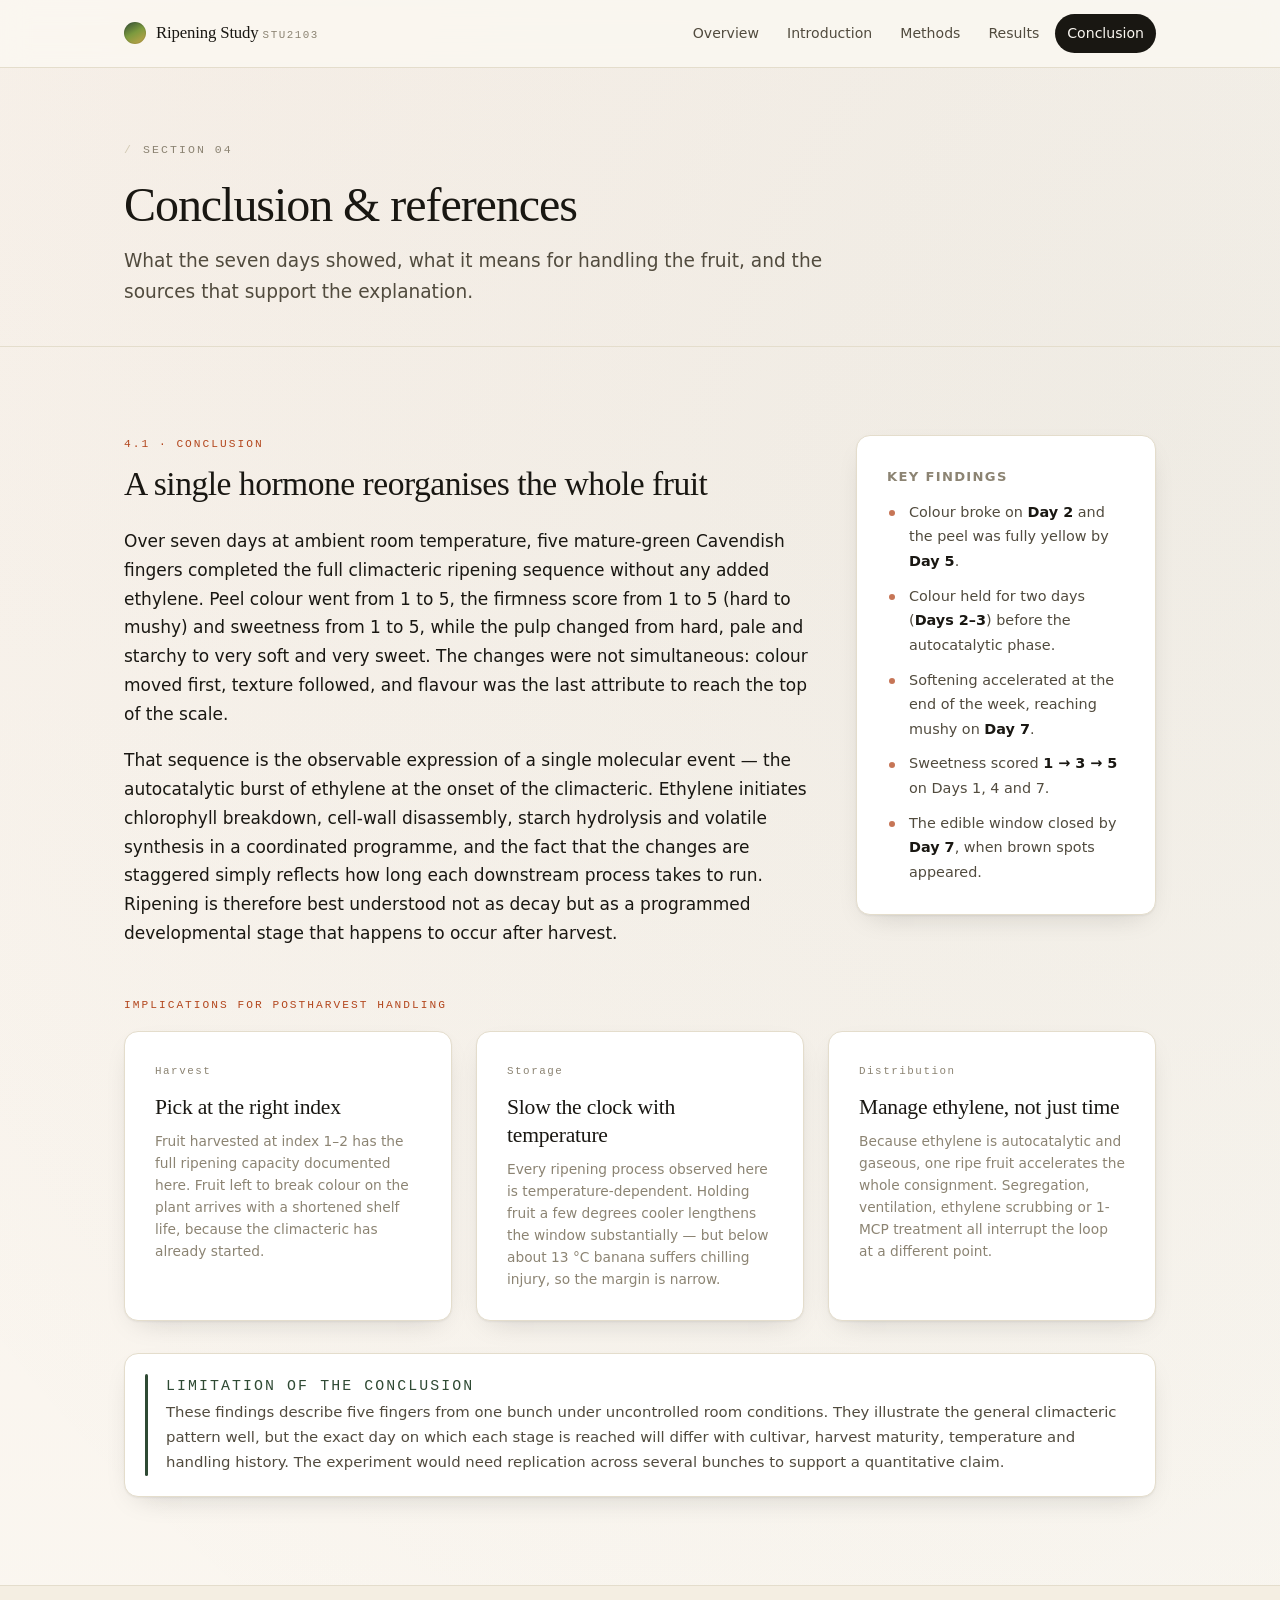
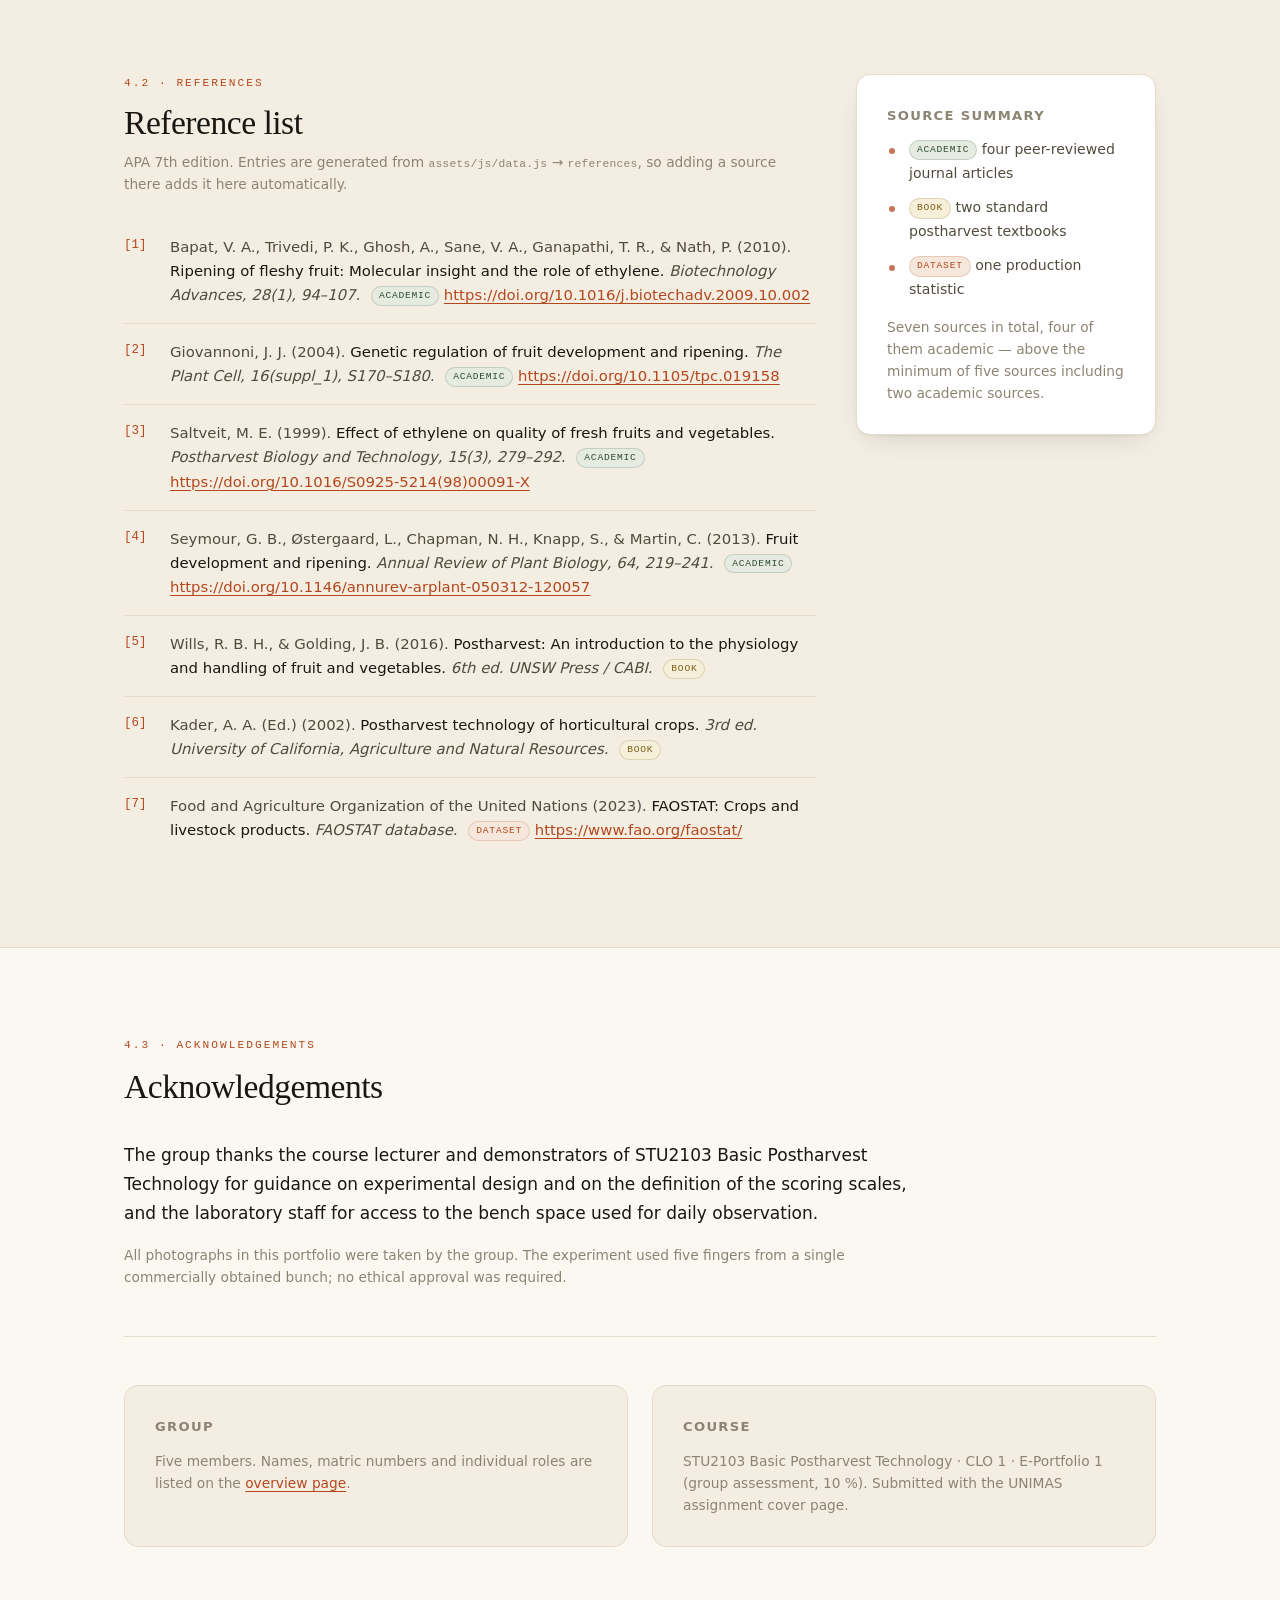
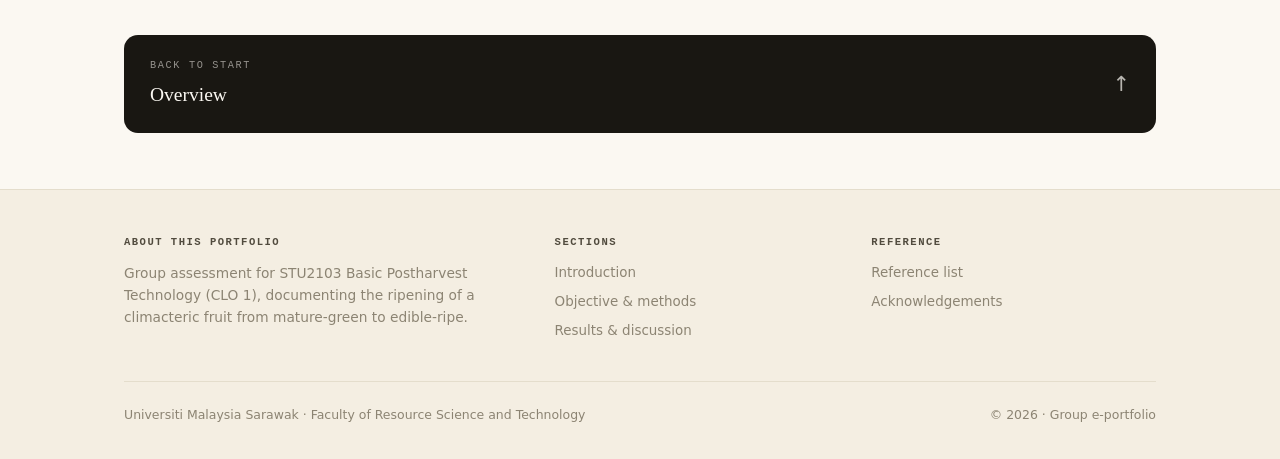
==== conclusion.html @ 0355a532 "first commit" ====
<!DOCTYPE html>
<html lang="en">
<head>
  <meta charset="utf-8">
  <meta name="viewport" content="width=device-width, initial-scale=1">
  <title>Conclusion &amp; references · STU2103 E-Portfolio</title>
  <meta name="description" content="Summary of findings, implications for postharvest handling, and the full reference list.">
  <link rel="icon" href="assets/img/favicon.svg" type="image/svg+xml">
  <link rel="stylesheet" href="assets/css/style.css">
</head>

<body data-page="conclusion">

  <!-- NAV — identical on every page -->
  <nav class="nav" aria-label="Main">
    <div class="nav__inner">
      <a class="brand" href="index.html">
        <span class="brand__mark" aria-hidden="true"></span>
        <span>Ripening Study <span class="brand__code">STU2103</span></span>
      </a>
      <button class="nav__toggle" type="button" aria-label="Toggle menu" aria-expanded="false">
        <span></span><span></span><span></span>
      </button>
      <ul class="nav__links">
        <li><a href="index.html"        data-page="home">Overview</a></li>
        <li><a href="introduction.html" data-page="introduction">Introduction</a></li>
        <li><a href="methods.html"      data-page="methods">Methods</a></li>
        <li><a href="results.html"      data-page="results">Results</a></li>
        <li><a href="conclusion.html"   data-page="conclusion">Conclusion</a></li>
      </ul>
    </div>
  </nav>

  <header class="page-head">
    <div class="wrap">
      <p class="kicker"><span class="kicker__sep">/</span> Section 04</p>
      <h1 class="display">Conclusion &amp; references</h1>
      <p class="lede">
        What the seven days showed, what it means for handling the fruit, and the sources that
        support the explanation.
      </p>
    </div>
  </header>

  <main>

    <!-- ====================================================================
         4.1 SUMMARY OF FINDINGS
         ================================================================== -->
    <section class="section" id="conclusion">
      <div class="wrap">
        <div class="grid grid--sidebar">
          <div class="prose">
            <p class="eyebrow">4.1 · Conclusion</p>
            <h2 class="h2" style="margin:10px 0 22px">A single hormone reorganises the whole fruit</h2>

            <p>
              Over seven days at ambient room temperature, five mature-green Cavendish fingers
              completed the full climacteric ripening sequence without any added ethylene. Peel
              colour went from 1 to 5, the firmness score from 1 to 5 (hard to mushy) and sweetness
              from 1 to 5, while the pulp changed from hard, pale and starchy to very soft and very
              sweet. The changes were not simultaneous: colour moved first, texture followed, and
              flavour was the last attribute to reach the top of the scale.
            </p>
            <p>
              That sequence is the observable expression of a single molecular event — the
              autocatalytic burst of ethylene at the onset of the climacteric. Ethylene initiates
              chlorophyll breakdown, cell-wall disassembly, starch hydrolysis and volatile synthesis
              in a coordinated programme, and the fact that the changes are staggered simply reflects
              how long each downstream process takes to run. Ripening is therefore best understood
              not as decay but as a programmed developmental stage that happens to occur after
              harvest.
            </p>
          </div>

          <aside class="card" style="align-self:start">
            <h4 class="h4">Key findings</h4>
            <ul class="list" style="font-size:.9rem">
              <li>Colour broke on <strong>Day 2</strong> and the peel was fully yellow by <strong>Day 5</strong>.</li>
              <li>Colour held for two days (<strong>Days 2–3</strong>) before the autocatalytic phase.</li>
              <li>Softening accelerated at the end of the week, reaching mushy on <strong>Day 7</strong>.</li>
              <li>Sweetness scored <strong>1 → 3 → 5</strong> on Days 1, 4 and 7.</li>
              <li>The edible window closed by <strong>Day 7</strong>, when brown spots appeared.</li>
            </ul>
          </aside>
        </div>

        <!-- Implications ------------------------------------------------ -->
        <div style="margin-top:48px">
          <p class="eyebrow" style="margin-bottom:16px">Implications for postharvest handling</p>
          <div class="grid grid--3">
            <div class="card">
              <span class="card__num">Harvest</span>
              <h3 class="h3">Pick at the right index</h3>
              <p class="small" style="margin:0">
                Fruit harvested at index 1–2 has the full ripening capacity documented here. Fruit
                left to break colour on the plant arrives with a shortened shelf life, because the
                climacteric has already started.
              </p>
            </div>
            <div class="card">
              <span class="card__num">Storage</span>
              <h3 class="h3">Slow the clock with temperature</h3>
              <p class="small" style="margin:0">
                Every ripening process observed here is temperature-dependent. Holding fruit a few
                degrees cooler lengthens the window substantially — but below about 13 °C banana
                suffers chilling injury, so the margin is narrow.
              </p>
            </div>
            <div class="card">
              <span class="card__num">Distribution</span>
              <h3 class="h3">Manage ethylene, not just time</h3>
              <p class="small" style="margin:0">
                Because ethylene is autocatalytic and gaseous, one ripe fruit accelerates the whole
                consignment. Segregation, ventilation, ethylene scrubbing or 1-MCP treatment all
                interrupt the loop at a different point.
              </p>
            </div>
          </div>
        </div>

        <div class="callout callout--leaf" style="margin-top:32px">
          <div>
            <p class="callout__label">Limitation of the conclusion</p>
            <p>
              These findings describe five fingers from one bunch under uncontrolled room conditions. They
              illustrate the general climacteric pattern well, but the exact day on which each stage
              is reached will differ with cultivar, harvest maturity, temperature and handling
              history. The experiment would need replication across several bunches to support a
              quantitative claim.
            </p>
          </div>
        </div>
      </div>
    </section>

    <!-- ====================================================================
         4.2 REFERENCES
         ================================================================== -->
    <section class="section section--band" id="references">
      <div class="wrap">
        <div class="grid grid--sidebar">
          <div>
            <p class="eyebrow">4.2 · References</p>
            <h2 class="h2" style="margin:10px 0 8px">Reference list</h2>
            <p class="small" style="margin-bottom:24px">
              APA 7th edition. Entries are generated from
              <span class="mono">assets/js/data.js</span> → <span class="mono">references</span>,
              so adding a source there adds it here automatically.
            </p>

            <!-- Reference list is generated by site.js -->
            <ul class="refs" data-render="refs"></ul>
          </div>

          <aside class="card" style="align-self:start">
            <h4 class="h4">Source summary</h4>
            <ul class="list" style="font-size:.88rem">
              <li><span class="badge" style="margin-left:0">Academic</span> four peer-reviewed
                  journal articles</li>
              <li><span class="badge badge--book" style="margin-left:0">Book</span> two standard
                  postharvest textbooks</li>
              <li><span class="badge badge--data" style="margin-left:0">Dataset</span> one
                  production statistic</li>
            </ul>
            <p class="small" style="margin-top:14px;margin-bottom:0">
              Seven sources in total, four of them academic — above the minimum of five sources
              including two academic sources.
            </p>
          </aside>
        </div>
      </div>
    </section>

    <!-- ====================================================================
         4.3 ACKNOWLEDGEMENTS
         ================================================================== -->
    <section class="section" id="acknowledgements">
      <div class="wrap">
        <div class="section-head">
          <p class="eyebrow">4.3 · Acknowledgements</p>
          <h2 class="h2">Acknowledgements</h2>
        </div>
        <div class="prose" style="max-width:74ch">
          <p>
            <!-- EDIT: personalise this paragraph -->
            The group thanks the course lecturer and demonstrators of STU2103 Basic Postharvest
            Technology for guidance on experimental design and on the definition of the scoring
            scales, and the laboratory staff for access to the bench space used for daily
            observation.
          </p>
          <p class="small">
            All photographs in this portfolio were taken by the group. The experiment used five
            fingers from a single commercially obtained bunch; no ethical approval was required.
          </p>
        </div>

        <hr>

        <div class="grid grid--2">
          <div class="card card--tint">
            <h4 class="h4">Group</h4>
            <p class="small" style="margin:0">
              Five members. Names, matric numbers and individual roles are listed on the
              <a href="index.html#group">overview page</a>.
            </p>
          </div>
          <div class="card card--tint">
            <h4 class="h4">Course</h4>
            <p class="small" style="margin:0">
              STU2103 Basic Postharvest Technology · CLO 1 · E-Portfolio 1 (group assessment,
              10 %). Submitted with the UNIMAS assignment cover page.
            </p>
          </div>
        </div>
      </div>
    </section>

    <div class="wrap" style="padding-bottom:56px">
      <a class="next" href="index.html">
        <span>
          <span class="next__label">Back to start</span>
          <span class="next__title">Overview</span>
        </span>
        <span class="next__arrow" aria-hidden="true">↑</span>
      </a>
    </div>

  </main>

  <footer class="footer">
    <div class="wrap">
      <div class="footer__grid">
        <div>
          <h5>About this portfolio</h5>
          <p class="small" style="margin:0">
            Group assessment for STU2103 Basic Postharvest Technology (CLO 1), documenting the
            ripening of a climacteric fruit from mature-green to edible-ripe.
          </p>
        </div>
        <div>
          <h5>Sections</h5>
          <ul>
            <li><a href="introduction.html">Introduction</a></li>
            <li><a href="methods.html">Objective &amp; methods</a></li>
            <li><a href="results.html">Results &amp; discussion</a></li>
          </ul>
        </div>
        <div>
          <h5>Reference</h5>
          <ul>
            <li><a href="conclusion.html#references">Reference list</a></li>
            <li><a href="conclusion.html#acknowledgements">Acknowledgements</a></li>
          </ul>
        </div>
      </div>
      <div class="footer__base">
        <span>Universiti Malaysia Sarawak · Faculty of Resource Science and Technology</span>
        <span>© <span data-year>2026</span> · Group e-portfolio</span>
      </div>
    </div>
  </footer>

  <script src="assets/js/data.js"></script>
  <script src="assets/js/site.js"></script>
</body>
</html>
---- assets/css/style.css ----
/* ============================================================================
   STU2103 BASIC POSTHARVEST TECHNOLOGY — E-PORTFOLIO 1
   Global stylesheet
   ----------------------------------------------------------------------------
   HOW THIS FILE IS ORGANISED
     1. Design tokens (colours, fonts, spacing)  <-- change colours here
     2. Base / reset
     3. Layout helpers (.wrap, .grid-*, .stack)
     4. Navigation
     5. Hero + page headers
     6. Sections & cards
     7. Typography helpers
     8. Tables
     9. Scales & swatches (colour-stage chart, firmness / taste scales)
    10. Figures & photo gallery
    11. Charts (SVG generated by assets/js/site.js)
    12. References
    13. Callouts, badges, misc
    14. Footer
    15. Responsive
    16. Print
   ----------------------------------------------------------------------------
   NOTE: Every visual value you are likely to want to change is a CSS variable
   in section 1. Avoid editing further down unless you know what you are doing.
   ============================================================================ */


/* ============================================================================
   1. DESIGN TOKENS
   ========================================================================== */
:root {
  /* --- Colours ------------------------------------------------------------ */
  --paper:      #FBF8F2;   /* page background (warm off-white)               */
  --paper-2:    #F4EEE2;   /* tinted band background                         */
  --card:       #FFFFFF;   /* card / panel background                        */
  --ink:        #191712;   /* main text                                      */
  --ink-2:      #514B3E;   /* secondary text                                 */
  --ink-3:      #8C8473;   /* captions, labels                               */
  --rule:       #E4DDCC;   /* hairlines / borders                            */
  --rule-2:     #D3CAB4;   /* stronger borders                               */
  --accent:     #B3471E;   /* primary accent — ripening persimmon            */
  --accent-soft:#F6E7DC;   /* accent tint                                    */
  --leaf:       #2F4A34;   /* secondary accent — deep leaf green             */
  --leaf-soft:  #E5EBE1;   /* leaf tint                                      */
  --gold:       #C8A44A;

  /* --- Typography -------------------------------------------------------- */
  --serif: "Iowan Old Style", "Palatino Linotype", Palatino, "Book Antiqua",
           Georgia, "Times New Roman", serif;
  --sans:  ui-sans-serif, system-ui, -apple-system, "Segoe UI", Roboto,
           "Helvetica Neue", Arial, sans-serif;
  --mono:  ui-monospace, "SFMono-Regular", Menlo, Consolas,
           "Liberation Mono", monospace;

  /* --- Metrics ----------------------------------------------------------- */
  --max: 1120px;           /* content width                                  */
  --radius: 14px;
  --radius-sm: 8px;
  --shadow: 0 1px 2px rgba(25,23,18,.05), 0 10px 28px -14px rgba(25,23,18,.22);
  --shadow-lg: 0 2px 4px rgba(25,23,18,.06), 0 24px 60px -24px rgba(25,23,18,.30);
  --nav-h: 68px;
}


/* ============================================================================
   2. BASE / RESET
   ========================================================================== */
*, *::before, *::after { box-sizing: border-box; }

html {
  scroll-behavior: smooth;
  scroll-padding-top: calc(var(--nav-h) + 24px);
  -webkit-text-size-adjust: 100%;
}

body {
  margin: 0;
  background-color: var(--paper);
  /* Faint paper grain — remove this line for a flat background. */
  background-image:
    radial-gradient(circle at 18% 0%, rgba(179,71,30,.045), transparent 55%),
    radial-gradient(circle at 92% 12%, rgba(47,74,52,.05), transparent 45%);
  background-repeat: no-repeat;
  color: var(--ink);
  font-family: var(--sans);
  font-size: 17px;
  line-height: 1.7;
  -webkit-font-smoothing: antialiased;
  text-rendering: optimizeLegibility;
}

img, svg, video { max-width: 100%; display: block; }
a { color: var(--accent); text-decoration-thickness: 1px; text-underline-offset: 3px; }
a:hover { color: var(--ink); }
::selection { background: var(--accent-soft); color: var(--ink); }

:focus-visible {
  outline: 2px solid var(--accent);
  outline-offset: 3px;
  border-radius: 4px;
}

hr {
  border: 0;
  border-top: 1px solid var(--rule);
  margin: 3rem 0;
}


/* ============================================================================
   3. LAYOUT HELPERS
   ========================================================================== */
.wrap {
  width: 100%;
  max-width: var(--max);
  margin-inline: auto;
  padding-inline: clamp(20px, 5vw, 44px);
}

.section { padding-block: clamp(52px, 7vw, 88px); }
.section--tight { padding-block: clamp(36px, 4vw, 56px); }
.section--band { background: var(--paper-2); border-block: 1px solid var(--rule); }
.section--flush-top { padding-top: 0; }

.grid { display: grid; gap: 24px; }
.grid--2 { grid-template-columns: repeat(2, minmax(0, 1fr)); }
.grid--3 { grid-template-columns: repeat(3, minmax(0, 1fr)); }
.grid--4 { grid-template-columns: repeat(4, minmax(0, 1fr)); }
.grid--sidebar { grid-template-columns: minmax(0, 1fr) 300px; gap: 40px; }

.stack > * + * { margin-top: 1.1rem; }
.stack-lg > * + * { margin-top: 2rem; }

.center { text-align: center; }
.mt-0 { margin-top: 0; }
.mb-0 { margin-bottom: 0; }


/* ============================================================================
   4. NAVIGATION
   ========================================================================== */
.nav {
  position: sticky;
  top: 0;
  z-index: 50;
  height: var(--nav-h);
  background: rgba(251,248,242,.82);
  -webkit-backdrop-filter: saturate(140%) blur(14px);
  backdrop-filter: saturate(140%) blur(14px);
  border-bottom: 1px solid var(--rule);
}

.nav__inner {
  max-width: var(--max);
  height: 100%;
  margin-inline: auto;
  padding-inline: clamp(20px, 5vw, 44px);
  display: flex;
  align-items: center;
  justify-content: space-between;
  gap: 24px;
}

/* Wordmark: "STU2103" in mono + a small dot, then the short title */
.brand {
  display: inline-flex;
  align-items: center;
  gap: 10px;
  font-family: var(--serif);
  font-size: 1.05rem;
  letter-spacing: -.01em;
  color: var(--ink);
  text-decoration: none;
  white-space: nowrap;
}
.brand:hover { color: var(--accent); }
.brand__mark {
  width: 22px; height: 22px;
  border-radius: 50%;
  background: linear-gradient(150deg, var(--leaf) 0%, #7C9A3E 48%, var(--gold) 100%);
  box-shadow: inset 0 0 0 1px rgba(0,0,0,.08);
  flex: 0 0 auto;
}
.brand__code {
  font-family: var(--mono);
  font-size: .68rem;
  letter-spacing: .14em;
  text-transform: uppercase;
  color: var(--ink-3);
}

.nav__links {
  display: flex;
  align-items: center;
  gap: 4px;
  list-style: none;
  margin: 0;
  padding: 0;
}
.nav__links a {
  display: inline-block;
  padding: 8px 12px;
  border-radius: 999px;
  font-size: .88rem;
  font-weight: 500;
  color: var(--ink-2);
  text-decoration: none;
  transition: background .18s ease, color .18s ease;
}
.nav__links a:hover { background: rgba(25,23,18,.055); color: var(--ink); }

/* Active page — set automatically by assets/js/site.js using <body data-page="…"> */
.nav__links a[aria-current="page"] {
  background: var(--ink);
  color: var(--paper);
}

.nav__toggle {
  display: none;
  appearance: none;
  background: none;
  border: 1px solid var(--rule-2);
  border-radius: 8px;
  padding: 8px 10px;
  cursor: pointer;
  color: var(--ink);
}
.nav__toggle span {
  display: block;
  width: 18px; height: 1.5px;
  background: currentColor;
  margin: 3.5px 0;
  transition: transform .2s ease, opacity .2s ease;
}


/* ============================================================================
   5. HERO + PAGE HEADERS
   ========================================================================== */
.hero {
  position: relative;
  padding-block: clamp(48px, 8vw, 96px) clamp(36px, 5vw, 64px);
  border-bottom: 1px solid var(--rule);
  overflow: hidden;
}

/* Soft coloured wash behind the hero — purely decorative */
.hero::after {
  content: "";
  position: absolute;
  inset: auto -10% -60% auto;
  width: 620px; height: 620px;
  background: radial-gradient(circle, rgba(200,164,74,.18), transparent 62%);
  pointer-events: none;
}

.kicker {
  font-family: var(--mono);
  font-size: .72rem;
  letter-spacing: .18em;
  text-transform: uppercase;
  color: var(--ink-3);
  margin: 0 0 20px;
  display: flex;
  flex-wrap: wrap;
  gap: 10px;
  align-items: center;
}
.kicker__sep { color: var(--rule-2); }

.display {
  font-family: var(--serif);
  font-weight: 400;
  font-size: clamp(2.1rem, 5.6vw, 3.9rem);
  line-height: 1.06;
  letter-spacing: -.022em;
  margin: 0 0 22px;
  max-width: 19ch;
  text-wrap: balance;
}
.display em { font-style: italic; color: var(--leaf); }

.lede {
  font-size: clamp(1rem, 1.6vw, 1.16rem);
  line-height: 1.66;
  color: var(--ink-2);
  max-width: 62ch;
  margin: 0;
}

/* Key/value strip under the hero title */
.meta-grid {
  display: grid;
  grid-template-columns: repeat(4, minmax(0, 1fr));
  gap: 1px;
  margin-top: clamp(32px, 4vw, 48px);
  background: var(--rule);
  border: 1px solid var(--rule);
  border-radius: var(--radius);
  overflow: hidden;
}
.meta-grid > div {
  background: rgba(255,255,255,.62);
  padding: 16px 18px;
}
.meta-grid dt {
  font-family: var(--mono);
  font-size: .66rem;
  letter-spacing: .14em;
  text-transform: uppercase;
  color: var(--ink-3);
  margin: 0 0 4px;
}
.meta-grid dd {
  margin: 0;
  font-size: .95rem;
  font-weight: 500;
  line-height: 1.35;
  color: var(--ink);
}

/* Compact header used by the inner pages */
.page-head {
  padding-block: clamp(40px, 6vw, 72px) clamp(28px, 3vw, 40px);
  border-bottom: 1px solid var(--rule);
}
.page-head .display {
  font-size: clamp(1.9rem, 4.4vw, 3rem);
  max-width: 24ch;
  margin-bottom: 16px;
}
.page-head__num {
  font-family: var(--mono);
  font-size: .72rem;
  letter-spacing: .16em;
  color: var(--accent);
  display: block;
  margin-bottom: 14px;
}


/* ============================================================================
   6. SECTIONS & CARDS
   ========================================================================== */
.section-head {
  display: grid;
  grid-template-columns: minmax(0, 1fr);
  gap: 12px;
  margin-bottom: 34px;
  max-width: 70ch;
}
.eyebrow {
  font-family: var(--mono);
  font-size: .7rem;
  letter-spacing: .18em;
  text-transform: uppercase;
  color: var(--accent);
  margin: 0;
}

h2.h2 {
  font-family: var(--serif);
  font-weight: 400;
  font-size: clamp(1.5rem, 3vw, 2.1rem);
  line-height: 1.2;
  letter-spacing: -.015em;
  margin: 0;
  text-wrap: balance;
}
h3.h3 {
  font-family: var(--serif);
  font-weight: 400;
  font-size: clamp(1.15rem, 2vw, 1.35rem);
  line-height: 1.3;
  letter-spacing: -.01em;
  margin: 0 0 .6rem;
}
h4.h4 {
  font-family: var(--sans);
  font-size: .82rem;
  font-weight: 600;
  letter-spacing: .1em;
  text-transform: uppercase;
  color: var(--ink-3);
  margin: 0 0 .7rem;
}

.card {
  background: var(--card);
  border: 1px solid var(--rule);
  border-radius: var(--radius);
  padding: clamp(20px, 2.6vw, 30px);
  box-shadow: var(--shadow);
}
.card--flat { box-shadow: none; }
.card--tint { background: var(--paper-2); box-shadow: none; }
.card > :last-child { margin-bottom: 0; }

.card__num {
  font-family: var(--mono);
  font-size: .68rem;
  letter-spacing: .14em;
  color: var(--ink-3);
  display: block;
  margin-bottom: 12px;
}

/* Small stat block */
.stat {
  display: flex;
  flex-direction: column;
  gap: 2px;
}
.stat__value {
  font-family: var(--serif);
  font-size: clamp(1.7rem, 3.4vw, 2.3rem);
  line-height: 1;
  letter-spacing: -.02em;
  color: var(--ink);
}
.stat__label {
  font-size: .8rem;
  color: var(--ink-3);
  line-height: 1.4;
}

/* Bulleted list with a custom marker */
.list {
  list-style: none;
  margin: 0;
  padding: 0;
}
.list > li {
  position: relative;
  padding-left: 22px;
  margin-bottom: .65rem;
  color: var(--ink-2);
}
.list > li::before {
  content: "";
  position: absolute;
  left: 2px;
  top: .72em;
  width: 6px; height: 6px;
  border-radius: 50%;
  background: var(--accent);
  opacity: .75;
}
.list > li:last-child { margin-bottom: 0; }
.list strong { color: var(--ink); }

/* Numbered procedure steps */
.steps {
  list-style: none;
  counter-reset: step;
  margin: 0;
  padding: 0;
}
.steps > li {
  counter-increment: step;
  position: relative;
  padding-left: 46px;
  padding-bottom: 22px;
  border-left: 1px solid var(--rule);
  margin-left: 15px;
}
.steps > li::before {
  content: counter(step, decimal-leading-zero);
  position: absolute;
  left: -15px;
  top: -2px;
  width: 30px; height: 30px;
  display: grid;
  place-items: center;
  border-radius: 50%;
  background: var(--paper);
  border: 1px solid var(--rule-2);
  font-family: var(--mono);
  font-size: .66rem;
  color: var(--ink-2);
}
.steps > li:last-child { border-left-color: transparent; padding-bottom: 0; }
.steps > li > strong { display: block; color: var(--ink); margin-bottom: 2px; }
.steps > li > p { margin: 0; color: var(--ink-2); }


/* ============================================================================
   7. TYPOGRAPHY HELPERS
   ========================================================================== */
p { margin: 0 0 1.05rem; }
p:last-child { margin-bottom: 0; }

.prose { max-width: 68ch; }
.prose p + h3, .prose ul + h3, .prose p + h4 { margin-top: 2rem; }
.prose h3 { margin-top: 2.2rem; }

.small { font-size: .86rem; color: var(--ink-3); line-height: 1.6; }
.mono {
  font-family: var(--mono);
  font-size: .82em;
  letter-spacing: .02em;
}
.sci { font-style: italic; }
mark {
  background: var(--accent-soft);
  color: inherit;
  padding: 0 .25em;
  border-radius: 3px;
}

/* Drop cap for the abstract / opening paragraph */
.dropcap::first-letter {
  float: left;
  font-family: var(--serif);
  font-size: 3.4em;
  line-height: .82;
  padding: .06em .12em 0 0;
  color: var(--accent);
}


/* ============================================================================
   8. TABLES
   ========================================================================== */
.table-wrap {
  overflow-x: auto;
  border: 1px solid var(--rule);
  border-radius: var(--radius);
  background: var(--card);
  box-shadow: var(--shadow);
}

table.data {
  width: 100%;
  border-collapse: collapse;
  font-size: .9rem;
  min-width: 640px; /* keeps columns readable; wrapper scrolls on mobile */
}

table.data caption {
  caption-side: top;
  text-align: left;
  padding: 16px 18px 12px;
  font-family: var(--mono);
  font-size: .7rem;
  letter-spacing: .1em;
  text-transform: uppercase;
  color: var(--ink-3);
  border-bottom: 1px solid var(--rule);
}

table.data thead th {
  text-align: left;
  font-family: var(--sans);
  font-size: .72rem;
  font-weight: 600;
  letter-spacing: .09em;
  text-transform: uppercase;
  color: var(--ink-2);
  background: var(--paper-2);
  padding: 12px 16px;
  border-bottom: 1px solid var(--rule-2);
  white-space: nowrap;
  vertical-align: bottom;
}

table.data tbody td {
  padding: 12px 16px;
  border-bottom: 1px solid var(--rule);
  color: var(--ink-2);
  vertical-align: top;
}
table.data tbody tr:last-child td { border-bottom: 0; }
table.data tbody tr:hover td { background: rgba(179,71,30,.035); }

table.data td:first-child,
table.data th:first-child { padding-left: 18px; }
table.data td:last-child,
table.data th:last-child { padding-right: 18px; }

table.data .num {
  font-family: var(--mono);
  font-variant-numeric: tabular-nums;
  color: var(--ink);
  white-space: nowrap;
}
table.data .nowrap { white-space: nowrap; }
table.data tbody tr.is-key td { background: var(--leaf-soft); }

/* Inline colour chip used inside table cells */
.chip {
  display: inline-block;
  width: 11px; height: 11px;
  border-radius: 50%;
  margin-right: 7px;
  vertical-align: -1px;
  box-shadow: inset 0 0 0 1px rgba(0,0,0,.14);
}


/* ============================================================================
   9. SCALES & SWATCHES
   ========================================================================== */

/* --- Peel colour spectrum strip (signature element) --------------------- */
.spectrum {
  display: grid;
  grid-template-columns: repeat(7, 1fr);
  border-radius: var(--radius);
  overflow: hidden;
  border: 1px solid var(--rule-2);
  background: var(--card);
  box-shadow: var(--shadow);
}
.spectrum__cell {
  display: flex;
  flex-direction: column;
  background: var(--card);
  border-right: 1px solid var(--rule);
}
.spectrum__cell:last-child { border-right: 0; }

/* The colour block sits above the caption so the text is always legible,
   even on the dark green end of the scale. */
.spectrum__swatch {
  height: clamp(62px, 8.5vw, 104px);
  background: var(--c, #ccc);
}
.spectrum__meta {
  padding: 10px 10px 12px;
  border-top: 1px solid var(--rule);
}
.spectrum__meta b {
  display: block;
  font-family: var(--mono);
  font-size: .76rem;
  font-weight: 600;
  color: var(--ink);
  line-height: 1;
  margin-bottom: 4px;
}
.spectrum__meta span {
  display: block;
  font-size: .68rem;
  line-height: 1.35;
  color: var(--ink-3);
}

/* --- Generic score scale list ------------------------------------------ */
.scale {
  list-style: none;
  margin: 0;
  padding: 0;
  border-top: 1px solid var(--rule);
}
.scale > li {
  display: grid;
  grid-template-columns: 44px 1fr;
  gap: 16px;
  align-items: start;
  padding: 12px 0;
  border-bottom: 1px solid var(--rule);
  font-size: .92rem;
  color: var(--ink-2);
}
.scale > li > b {
  font-family: var(--mono);
  font-size: .82rem;
  color: var(--ink);
  padding-top: 1px;
}
.scale > li > span strong { color: var(--ink); }

/* Dots that visualise a 1–5 score (used in the gallery / tables) */
.dots { display: inline-flex; gap: 3px; vertical-align: middle; }
.dots i {
  width: 6px; height: 6px;
  border-radius: 50%;
  background: var(--rule-2);
  display: block;
}
.dots i.on { background: var(--accent); }


/* ============================================================================
   10. FIGURES & PHOTO GALLERY
   ========================================================================== */
figure { margin: 0; }

.figure {
  background: var(--card);
  border: 1px solid var(--rule);
  border-radius: var(--radius);
  overflow: hidden;
  box-shadow: var(--shadow);
}
.figure__frame {
  position: relative;
  aspect-ratio: 4 / 3;
  background:
    linear-gradient(0deg, rgba(25,23,18,.03), rgba(25,23,18,.03)),
    repeating-linear-gradient(45deg, #F7F2E7 0 10px, #F2ECDE 10px 20px);
  display: grid;
  place-items: center;
  overflow: hidden;
}
.figure__frame img {
  width: 100%; height: 100%;
  object-fit: cover;
}
/* Small label pinned to the top-left of every photo: DAY / DATE / STAGE */
.figure__tag {
  position: absolute;
  top: 10px; left: 10px;
  display: inline-flex;
  align-items: center;
  gap: 7px;
  padding: 5px 9px;
  border-radius: 6px;
  background: rgba(251,248,242,.92);
  border: 1px solid rgba(25,23,18,.10);
  -webkit-backdrop-filter: blur(6px);
  backdrop-filter: blur(6px);
  font-family: var(--mono);
  font-size: .62rem;
  letter-spacing: .07em;
  text-transform: uppercase;
  color: var(--ink-2);
  z-index: 2;
}
.figure__tag b { color: var(--accent); }

.figure figcaption {
  padding: 12px 15px 14px;
  border-top: 1px solid var(--rule);
  font-size: .8rem;
  line-height: 1.5;
  color: var(--ink-3);
}
.figure figcaption b {
  display: block;
  font-family: var(--mono);
  font-size: .66rem;
  letter-spacing: .09em;
  text-transform: uppercase;
  color: var(--ink);
  margin-bottom: 2px;
}

/* --- Gallery grid ------------------------------------------------------- */
.gallery {
  display: grid;
  grid-template-columns: repeat(3, minmax(0, 1fr));
  gap: 20px;
}
.gallery--wide { grid-template-columns: repeat(2, minmax(0, 1fr)); }

/* Filter chips above the gallery */
.filters {
  display: flex;
  flex-wrap: wrap;
  gap: 8px;
  margin-bottom: 22px;
}
.filter {
  appearance: none;
  cursor: pointer;
  border: 1px solid var(--rule-2);
  background: transparent;
  color: var(--ink-2);
  border-radius: 999px;
  padding: 7px 15px;
  font-family: var(--sans);
  font-size: .82rem;
  transition: all .16s ease;
}
.filter:hover { border-color: var(--ink-3); color: var(--ink); }
.filter[aria-pressed="true"] {
  background: var(--ink);
  border-color: var(--ink);
  color: var(--paper);
}

/* --- Inline generated placeholder (used when a photo file is missing) ---- */
.placeholder {
  width: 100%; height: 100%;
  display: grid;
  place-content: center;
  text-align: center;
  gap: 6px;
  padding: 20px;
  color: var(--ink-3);
}
.placeholder svg { margin: 0 auto 4px; opacity: .5; }
.placeholder strong {
  font-family: var(--mono);
  font-size: .74rem;
  letter-spacing: .12em;
  text-transform: uppercase;
  color: var(--ink-2);
}
.placeholder span { font-size: .74rem; line-height: 1.45; max-width: 26ch; }
.placeholder code {
  font-family: var(--mono);
  font-size: .68rem;
  color: var(--accent);
  word-break: break-all;
}


/* ============================================================================
   11. CHARTS (SVG built by site.js)
   ========================================================================== */
.chart-card {
  background: var(--card);
  border: 1px solid var(--rule);
  border-radius: var(--radius);
  padding: clamp(18px, 2.4vw, 26px);
  box-shadow: var(--shadow);
}
.chart-card__head {
  display: flex;
  flex-wrap: wrap;
  align-items: baseline;
  justify-content: space-between;
  gap: 10px;
  margin-bottom: 6px;
}
.chart-card__title {
  font-family: var(--serif);
  font-size: 1.08rem;
  letter-spacing: -.01em;
  margin: 0;
}
.chart-card__note { font-size: .78rem; color: var(--ink-3); }

.chart { width: 100%; height: auto; overflow: visible; }
.chart text {
  font-family: var(--mono);
  font-size: 11px;
  fill: var(--ink-3);
}
.chart .grid-line { stroke: var(--rule); stroke-width: 1; }
.chart .axis-line { stroke: var(--rule-2); stroke-width: 1; }
.chart .series-line { fill: none; stroke-width: 2.25; stroke-linecap: round; stroke-linejoin: round; }
.chart .series-dot { stroke: #fff; stroke-width: 1.5; }
.chart .axis-title {
  font-family: var(--sans);
  font-size: 10.5px;
  letter-spacing: .1em;
  text-transform: uppercase;
  fill: var(--ink-3);
}
.chart .annotation { font-family: var(--sans); font-size: 11px; fill: var(--ink-2); }

.legend {
  display: flex;
  flex-wrap: wrap;
  gap: 18px;
  margin-top: 14px;
  padding-top: 12px;
  border-top: 1px solid var(--rule);
  font-size: .8rem;
  color: var(--ink-2);
}
.legend span { display: inline-flex; align-items: center; gap: 7px; }
.legend i {
  width: 16px; height: 3px;
  border-radius: 2px;
  background: var(--accent);
  display: block;
}


/* ============================================================================
   12. REFERENCES
   ========================================================================== */
.refs {
  list-style: none;
  counter-reset: ref;
  margin: 0;
  padding: 0;
}
.refs > li {
  counter-increment: ref;
  position: relative;
  padding: 16px 0 16px 46px;
  border-bottom: 1px solid var(--rule);
  font-size: .93rem;
  line-height: 1.62;
  color: var(--ink-2);
  text-indent: 0;
}
.refs > li::before {
  content: "[" counter(ref) "]";
  position: absolute;
  left: 0;
  top: 16px;
  font-family: var(--mono);
  font-size: .78rem;
  color: var(--accent);
}
.refs > li:last-child { border-bottom: 0; }
.refs .ref-title { color: var(--ink); }
.refs .ref-meta { font-style: italic; }
.refs a { word-break: break-word; }

.badge {
  display: inline-block;
  margin-left: 6px;
  padding: 1px 7px;
  border-radius: 999px;
  font-family: var(--mono);
  font-size: .6rem;
  letter-spacing: .08em;
  text-transform: uppercase;
  vertical-align: 2px;
  background: var(--leaf-soft);
  color: var(--leaf);
  border: 1px solid rgba(47,74,52,.18);
}
.badge--data { background: var(--accent-soft); color: var(--accent); border-color: rgba(179,71,30,.2); }
.badge--book { background: #F6EFD9; color: #7A5F16; border-color: rgba(122,95,22,.2); }


/* ============================================================================
   13. CALLOUTS, BADGES, MISC
   ========================================================================== */
.callout {
  display: grid;
  grid-template-columns: 3px 1fr;
  gap: 18px;
  background: var(--card);
  border: 1px solid var(--rule);
  border-radius: var(--radius);
  padding: 20px 22px 20px 20px;
  box-shadow: var(--shadow);
}
.callout::before {
  content: "";
  border-radius: 3px;
  background: var(--accent);
}
.callout--leaf::before { background: var(--leaf); }
.callout__label {
  font-family: var(--mono);
  font-size: .66rem;
  letter-spacing: .14em;
  text-transform: uppercase;
  color: var(--accent);
  margin: 0 0 6px;
}
.callout--leaf .callout__label { color: var(--leaf); }
.callout p { font-size: .93rem; color: var(--ink-2); margin: 0; }

/* "Next page" card at the bottom of each page */
.next {
  display: flex;
  align-items: center;
  justify-content: space-between;
  gap: 20px;
  padding: 22px 26px;
  background: var(--ink);
  color: var(--paper);
  border-radius: var(--radius);
  text-decoration: none;
  transition: transform .18s ease, box-shadow .18s ease;
}
.next:hover {
  color: var(--paper);
  transform: translateY(-2px);
  box-shadow: var(--shadow-lg);
}
.next__label {
  font-family: var(--mono);
  font-size: .64rem;
  letter-spacing: .16em;
  text-transform: uppercase;
  color: rgba(251,248,242,.55);
  display: block;
  margin-bottom: 4px;
}
.next__title { font-family: var(--serif); font-size: 1.22rem; }
.next__arrow { font-size: 1.3rem; opacity: .7; }

/* Anchor list / table of contents */
.toc {
  list-style: none;
  margin: 0;
  padding: 0;
  font-size: .92rem;
}
.toc li { border-bottom: 1px solid var(--rule); }
.toc li:last-child { border-bottom: 0; }
.toc a {
  display: flex;
  justify-content: space-between;
  gap: 12px;
  padding: 9px 0;
  color: var(--ink-2);
  text-decoration: none;
}
.toc a:hover { color: var(--accent); }
.toc a span { font-family: var(--mono); font-size: .74rem; color: var(--ink-3); }


/* ============================================================================
   14. FOOTER
   ========================================================================== */
.footer {
  border-top: 1px solid var(--rule);
  background: var(--paper-2);
  padding-block: 44px 34px;
  font-size: .84rem;
  color: var(--ink-3);
}
.footer__grid {
  display: grid;
  grid-template-columns: 1.4fr 1fr 1fr;
  gap: 32px;
  margin-bottom: 32px;
}
.footer h5 {
  font-family: var(--mono);
  font-size: .66rem;
  letter-spacing: .14em;
  text-transform: uppercase;
  color: var(--ink-2);
  margin: 0 0 10px;
}
.footer ul { list-style: none; margin: 0; padding: 0; }
.footer li { margin-bottom: 6px; }
.footer a { color: var(--ink-3); text-decoration: none; }
.footer a:hover { color: var(--accent); }
.footer__base {
  display: flex;
  flex-wrap: wrap;
  justify-content: space-between;
  gap: 12px;
  padding-top: 22px;
  border-top: 1px solid var(--rule);
  font-size: .78rem;
}


/* ============================================================================
   15. RESPONSIVE
   ========================================================================== */
@media (max-width: 940px) {
  .grid--sidebar { grid-template-columns: minmax(0, 1fr); }
  .grid--4 { grid-template-columns: repeat(2, minmax(0, 1fr)); }
  .meta-grid { grid-template-columns: repeat(2, minmax(0, 1fr)); }
  .gallery { grid-template-columns: repeat(2, minmax(0, 1fr)); }
  .footer__grid { grid-template-columns: 1fr 1fr; }
}

@media (max-width: 760px) {
  body { font-size: 16px; }
  .spectrum__swatch { height: 56px; }
  .spectrum__meta { padding: 7px 6px 9px; }
  .spectrum__meta span { font-size: .6rem; }

  .nav__toggle { display: block; }
  .nav__links {
    position: fixed;
    inset: var(--nav-h) 0 auto 0;
    flex-direction: column;
    align-items: stretch;
    gap: 0;
    background: var(--paper);
    border-bottom: 1px solid var(--rule);
    padding: 10px 20px 18px;
    box-shadow: var(--shadow);
    transform: translateY(-8px);
    opacity: 0;
    pointer-events: none;
    transition: opacity .18s ease, transform .18s ease;
  }
  .nav__links.is-open {
    opacity: 1;
    transform: none;
    pointer-events: auto;
  }
  .nav__links a { padding: 12px; border-radius: 8px; font-size: .95rem; }

  .grid--2, .grid--3, .grid--4 { grid-template-columns: minmax(0, 1fr); }
  .gallery, .gallery--wide { grid-template-columns: minmax(0, 1fr); }
  .footer__grid { grid-template-columns: 1fr; }
  .spectrum__cell { aspect-ratio: 1 / 1.4; padding: 7px; }
  .spectrum__cell span { font-size: .55rem; }
  .next { flex-direction: column; align-items: flex-start; }
}

@media (max-width: 460px) {
  .meta-grid { grid-template-columns: 1fr; }
  /* Keep all seven stages: the strip scrolls horizontally instead of hiding cells */
  .spectrum {
    grid-template-columns: repeat(7, minmax(62px, 1fr));
    overflow-x: auto;
    border-radius: var(--radius-sm);
  }
}


/* ============================================================================
   16. PRINT — clean A4 output if the marker prints the portfolio
   ========================================================================== */
@media print {
  :root { --shadow: none; --shadow-lg: none; }
  body { background: #fff; font-size: 10.5pt; }
  .nav, .filters, .next, .hero::after { display: none !important; }
  .section { padding-block: 18pt; }
  .card, .figure, .table-wrap, .chart-card { box-shadow: none; break-inside: avoid; }
  figure, table, .callout { break-inside: avoid; }
  a { color: var(--ink); text-decoration: none; }
  .footer { background: #fff; }
}


/* ============================================================================
   MOTION — respects the user's reduced-motion preference
   ========================================================================== */
@media (prefers-reduced-motion: reduce) {
  html { scroll-behavior: auto; }
  *, *::before, *::after {
    animation-duration: .001ms !important;
    transition-duration: .001ms !important;
  }
}
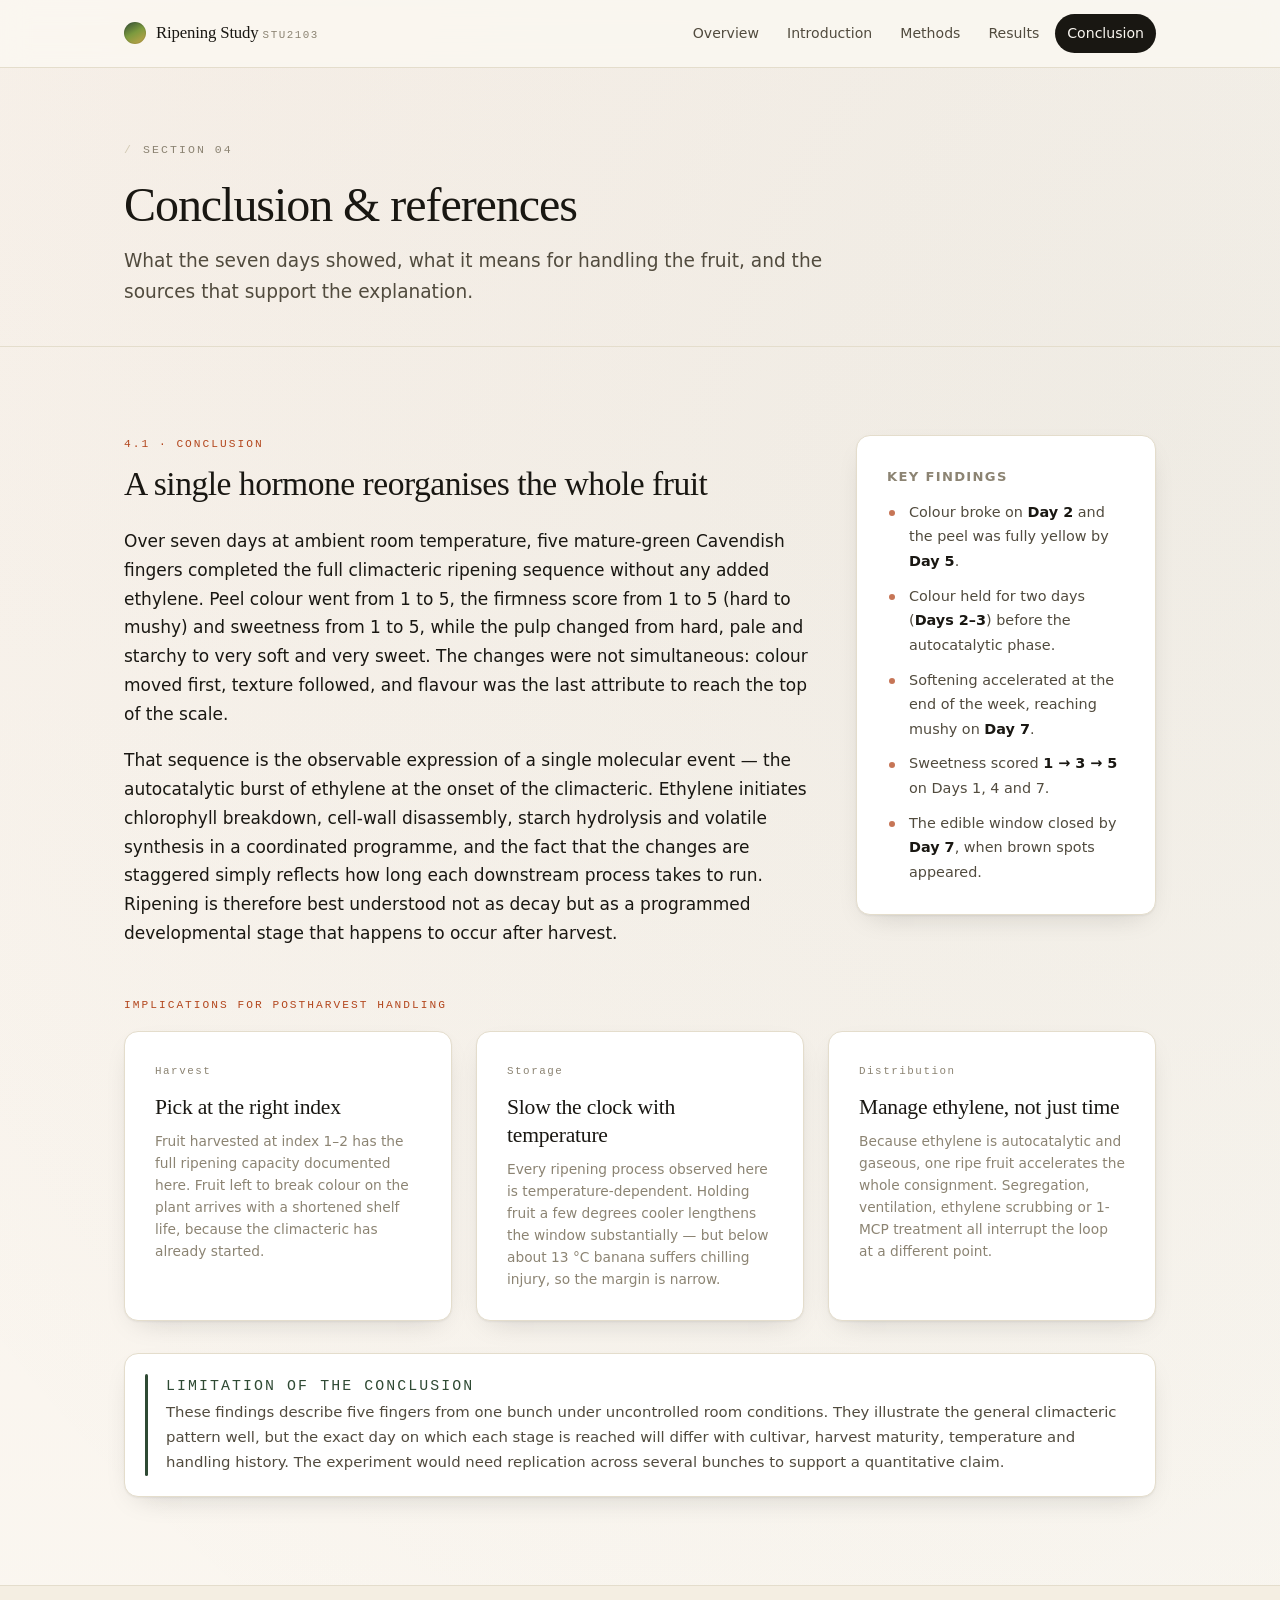
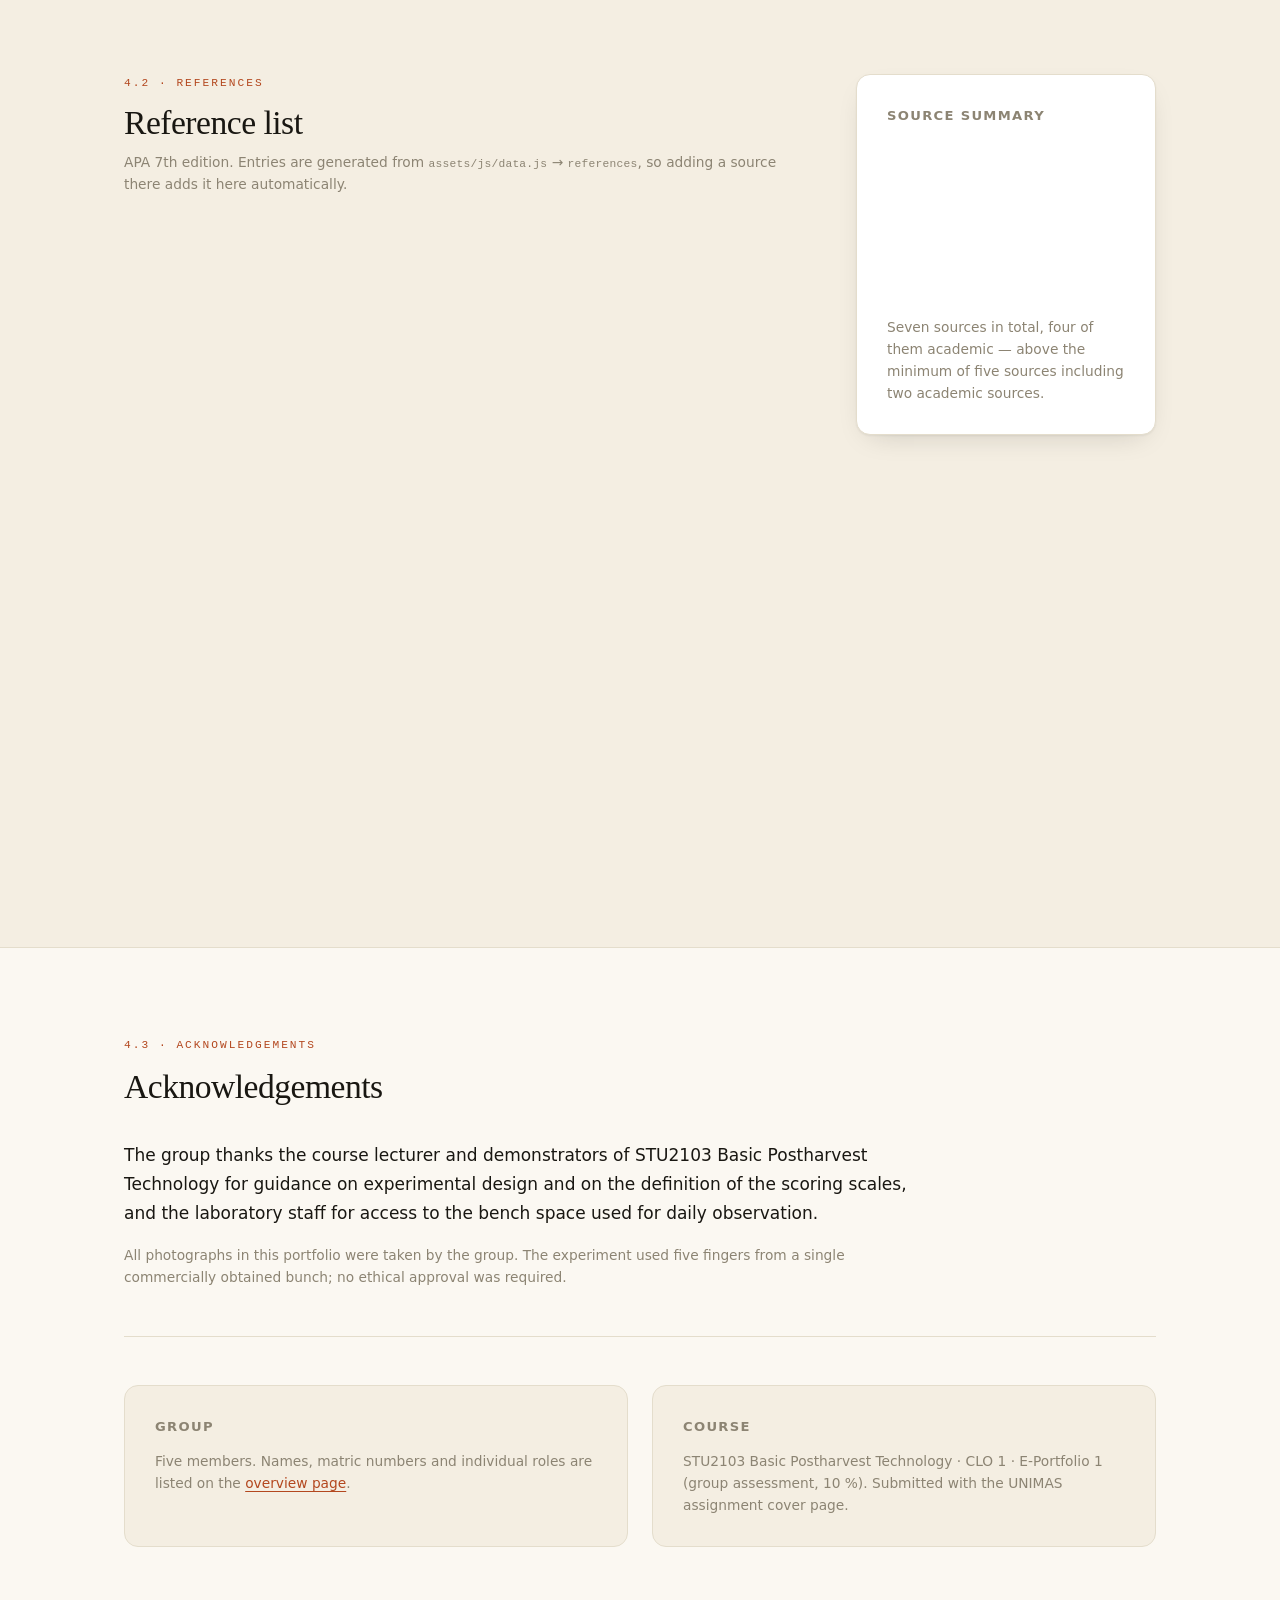
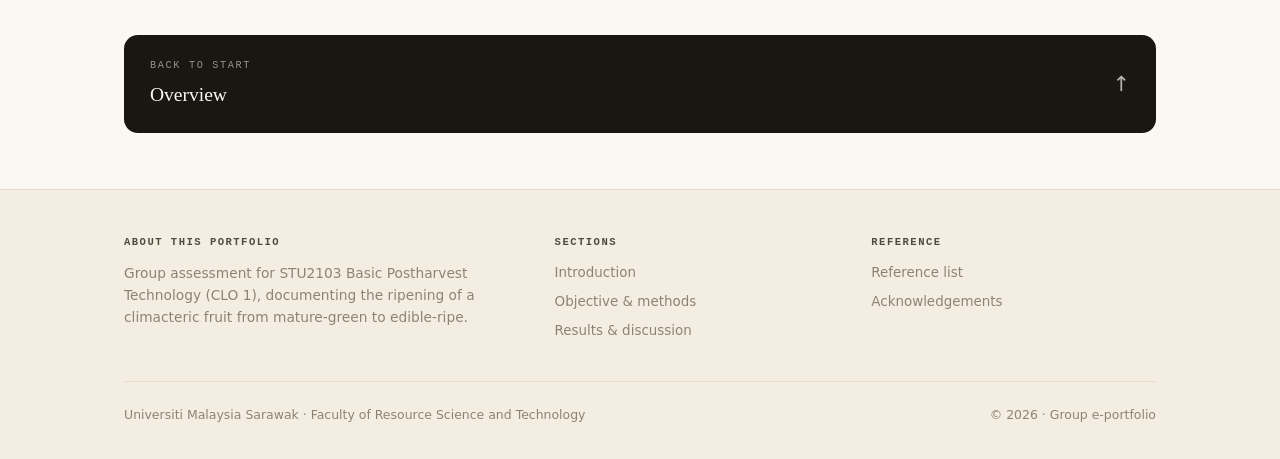
==== commit 25606a6e: "added animations, updated content on results." ====
--- a/conclusion.html
+++ b/conclusion.html
@@ -6,6 +6,10 @@
   <title>Conclusion &amp; references · STU2103 E-Portfolio</title>
   <meta name="description" content="Summary of findings, implications for postharvest handling, and the full reference list.">
   <link rel="icon" href="assets/img/favicon.svg" type="image/svg+xml">
+  <!-- Marks the document as JS-enabled so the scroll-reveal animation can start
+       from a hidden state. Remove this line and everything simply stays visible. -->
+  <script>document.documentElement.classList.add('js');</script>
+
   <link rel="stylesheet" href="assets/css/style.css">
 </head>
 
--- a/assets/css/style.css
+++ b/assets/css/style.css
@@ -605,7 +605,8 @@
 /* --- Peel colour spectrum strip (signature element) --------------------- */
 .spectrum {
   display: grid;
-  grid-template-columns: repeat(7, 1fr);
+  /* --cols is set from data.js by site.js, so the strip always has one cell per stage */
+  grid-template-columns: repeat(var(--cols, 5), 1fr);
   border-radius: var(--radius);
   overflow: hidden;
   border: 1px solid var(--rule-2);
@@ -1044,7 +1045,92 @@
 
 
 /* ============================================================================
-   15. RESPONSIVE
+   15. SCROLL REVEAL & PAGE ENTRANCE
+   ----------------------------------------------------------------------------
+   Elements fade and slide in as they enter the viewport (once only).
+
+   The hidden state is scoped to `.js` (set by a one-line inline script in each
+   <head>), so if JavaScript is off or fails, every element stays visible.
+
+   MOTION PREFERENCE: the animation always runs. When the operating system asks
+   for reduced motion the travel distance and duration are cut right down
+   (18px → 6px, 1.05s → .6s) instead of being switched off. This matters in
+   practice — Windows "Animation effects" being off makes Chrome report
+   `prefers-reduced-motion: reduce`, which would otherwise show a site with no
+   motion at all. To honour the preference strictly, delete the two
+   `prefers-reduced-motion: reduce` blocks marked STRICT below.
+
+   TO DISABLE ANIMATION ON ONE ELEMENT:  add  data-no-reveal
+   TO DISABLE IT SITE-WIDE:              delete the initReveal() call in site.js
+   Scroll-reveal targets are chosen in site.js → REVEAL_SELECTOR.
+   ========================================================================== */
+
+/* --- Page entrance: hero text animates on load (pure CSS, no JS needed) --- */
+.hero .kicker,
+.hero .display,
+.hero .lede,
+.hero .meta-grid,
+.page-head .kicker,
+.page-head .display,
+.page-head .lede {
+  animation: riseIn 1.15s cubic-bezier(.16,.84,.44,1) both;
+}
+.hero .display,      .page-head .display { animation-delay: .12s; }
+.hero .lede,         .page-head .lede    { animation-delay: .24s; }
+.hero .meta-grid                         { animation-delay: .4s; }
+.page-head .kicker,
+.page-head .display,
+.page-head .lede { animation-duration: .9s; }
+
+@keyframes riseIn {
+  from { opacity: 0; transform: translateY(16px); }
+  to   { opacity: 1; transform: none; }
+}
+
+/* --- Scroll reveal ------------------------------------------------------ */
+.reveal {
+  /* Travel distance and delay are set per element from JS */
+  --reveal-y: 18px;
+  --reveal-delay: 0ms;
+}
+
+.js .reveal {
+  opacity: 0;
+  transform: translateY(var(--reveal-y));
+  transition:
+    opacity .9s cubic-bezier(.2,.7,.3,1),
+    transform 1.05s cubic-bezier(.2,.7,.3,1);
+  transition-delay: var(--reveal-delay);
+}
+.js .reveal.is-in {
+  opacity: 1;
+  transform: none;
+}
+
+/* Alternate directions, available if you want them: add
+   class="reveal reveal--left" (or --right) in the HTML or via data-reveal. */
+.js .reveal--left  { transform: translateX(calc(var(--reveal-y) * -1.2)); }
+.js .reveal--right { transform: translateX(calc(var(--reveal-y) * 1.2)); }
+.js .reveal--plain { transform: none; }
+
+/* STRICT — gentler, shorter motion when the OS asks for reduced motion */
+@media (prefers-reduced-motion: reduce) {
+  .reveal { --reveal-y: 6px; }
+  .js .reveal { transition-duration: .6s; }
+  .hero .kicker, .hero .display, .hero .lede, .hero .meta-grid,
+  .page-head .kicker, .page-head .display, .page-head .lede {
+    animation-duration: .7s;
+    animation-name: riseInSoft;
+  }
+  @keyframes riseInSoft {
+    from { opacity: 0; transform: translateY(5px); }
+    to   { opacity: 1; transform: none; }
+  }
+}
+
+
+/* ============================================================================
+   16. RESPONSIVE
    ========================================================================== */
 @media (max-width: 940px) {
   .grid--sidebar { grid-template-columns: minmax(0, 1fr); }
@@ -1095,7 +1181,7 @@
   .meta-grid { grid-template-columns: 1fr; }
   /* Keep all seven stages: the strip scrolls horizontally instead of hiding cells */
   .spectrum {
-    grid-template-columns: repeat(7, minmax(62px, 1fr));
+    grid-template-columns: repeat(var(--cols, 5), minmax(62px, 1fr));
     overflow-x: auto;
     border-radius: var(--radius-sm);
   }
@@ -1103,12 +1189,16 @@
 
 
 /* ============================================================================
-   16. PRINT — clean A4 output if the marker prints the portfolio
+   17. PRINT — clean A4 output if the marker prints the portfolio
    ========================================================================== */
 @media print {
   :root { --shadow: none; --shadow-lg: none; }
   body { background: #fff; font-size: 10.5pt; }
   .nav, .filters, .next, .hero::after { display: none !important; }
+  /* Never let the reveal animation hide content on paper */
+  .js .reveal, .js .reveal.is-in { opacity: 1 !important; transform: none !important; }
+  .hero .kicker, .hero .display, .hero .lede, .hero .meta-grid,
+  .page-head .kicker, .page-head .display, .page-head .lede { animation: none !important; }
   .section { padding-block: 18pt; }
   .card, .figure, .table-wrap, .chart-card { box-shadow: none; break-inside: avoid; }
   figure, table, .callout { break-inside: avoid; }
@@ -1118,7 +1208,11 @@
 
 
 /* ============================================================================
-   MOTION — respects the user's reduced-motion preference
+   MOTION — the fallback for users who ask for less movement
+   ----------------------------------------------------------------------------
+   This switches off decorative motion globally (hover transitions, marquees,
+   etc.). The entrance and scroll-reveal animations are explicitly exempted,
+   because they have already been shortened in section 15.
    ========================================================================== */
 @media (prefers-reduced-motion: reduce) {
   html { scroll-behavior: auto; }
@@ -1126,4 +1220,14 @@
     animation-duration: .001ms !important;
     transition-duration: .001ms !important;
   }
-}
+
+  /* Keep the (shortened) entrance + reveal motion alive */
+  .hero .kicker, .hero .display, .hero .lede, .hero .meta-grid,
+  .page-head .kicker, .page-head .display, .page-head .lede {
+    animation-duration: .7s !important;
+  }
+  .js .reveal {
+    transition-duration: .6s !important;
+    transition-delay: var(--reveal-delay) !important;
+  }
+}
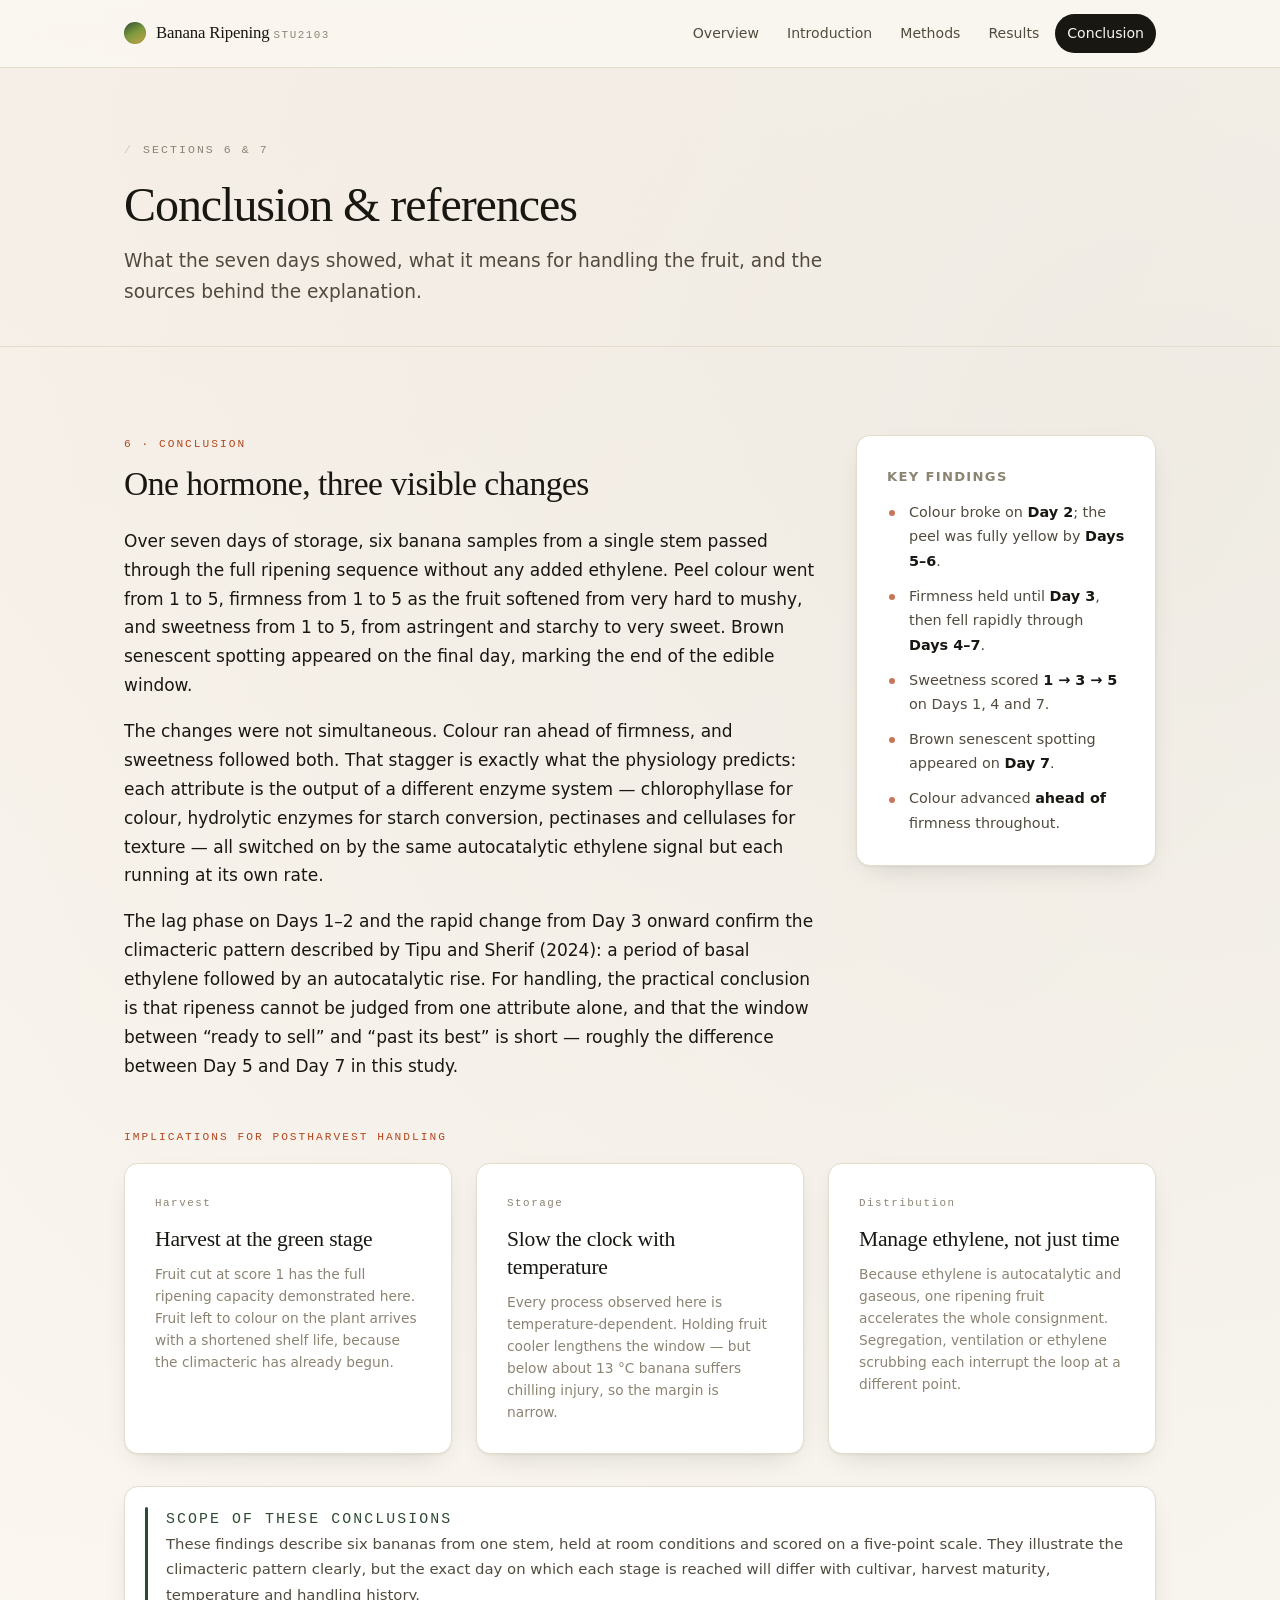
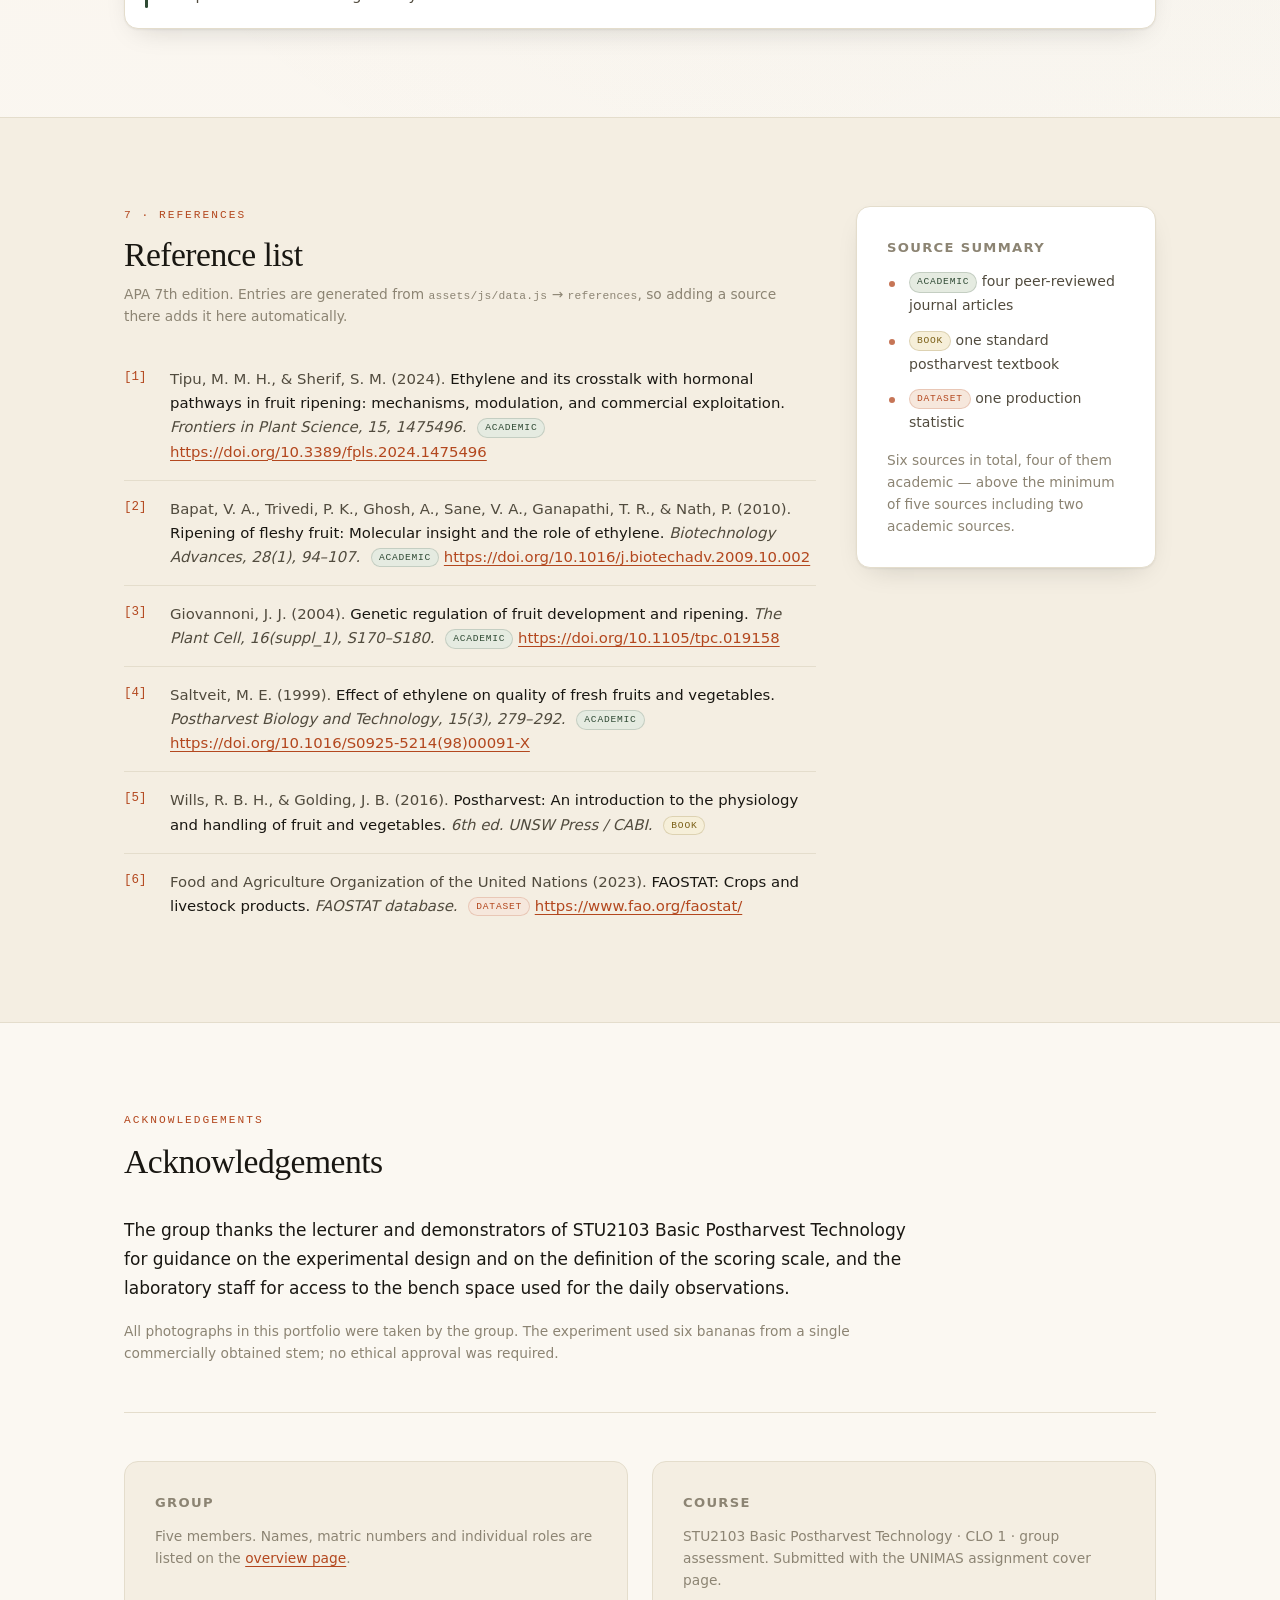
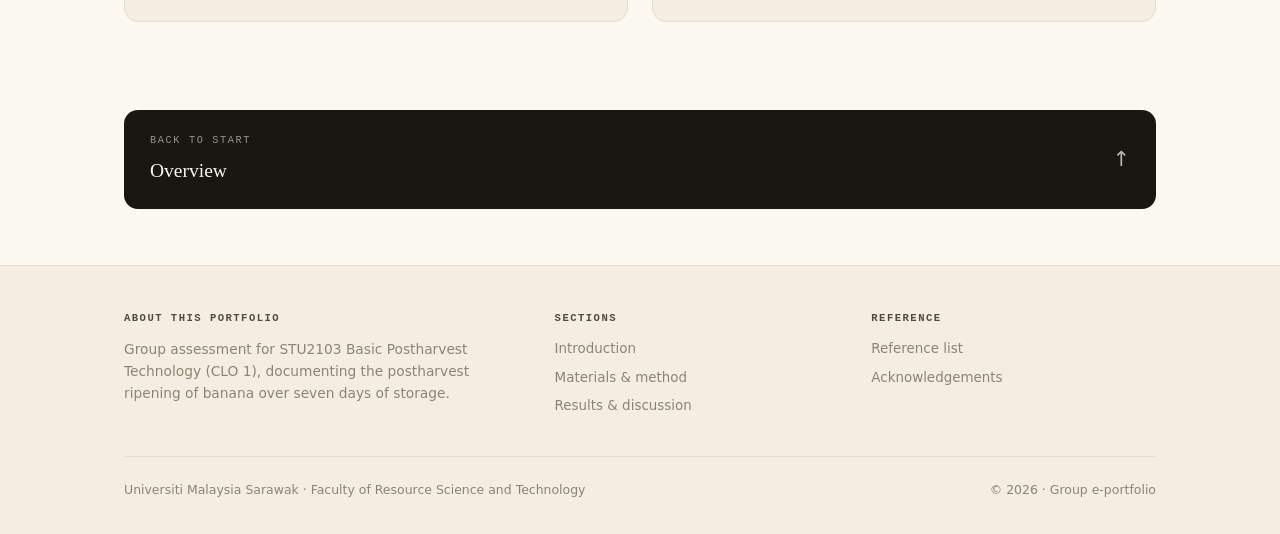
==== commit 29868b99: "updated content" ====
--- a/conclusion.html
+++ b/conclusion.html
@@ -4,23 +4,21 @@
   <meta charset="utf-8">
   <meta name="viewport" content="width=device-width, initial-scale=1">
   <title>Conclusion &amp; references · STU2103 E-Portfolio</title>
-  <meta name="description" content="Summary of findings, implications for postharvest handling, and the full reference list.">
+  <meta name="description" content="Conclusion of the seven-day banana ripening study and the full reference list.">
+
+  <script>document.documentElement.classList.add('js');</script>
+
   <link rel="icon" href="assets/img/favicon.svg" type="image/svg+xml">
-  <!-- Marks the document as JS-enabled so the scroll-reveal animation can start
-       from a hidden state. Remove this line and everything simply stays visible. -->
-  <script>document.documentElement.classList.add('js');</script>
-
   <link rel="stylesheet" href="assets/css/style.css">
 </head>
 
 <body data-page="conclusion">
 
-  <!-- NAV — identical on every page -->
   <nav class="nav" aria-label="Main">
     <div class="nav__inner">
       <a class="brand" href="index.html">
         <span class="brand__mark" aria-hidden="true"></span>
-        <span>Ripening Study <span class="brand__code">STU2103</span></span>
+        <span>Banana Ripening <span class="brand__code">STU2103</span></span>
       </a>
       <button class="nav__toggle" type="button" aria-label="Toggle menu" aria-expanded="false">
         <span></span><span></span><span></span>
@@ -37,87 +35,91 @@
 
   <header class="page-head">
     <div class="wrap">
-      <p class="kicker"><span class="kicker__sep">/</span> Section 04</p>
+      <p class="kicker"><span class="kicker__sep">/</span> Sections 6 &amp; 7</p>
       <h1 class="display">Conclusion &amp; references</h1>
       <p class="lede">
-        What the seven days showed, what it means for handling the fruit, and the sources that
-        support the explanation.
+        What the seven days showed, what it means for handling the fruit, and the sources behind
+        the explanation.
       </p>
     </div>
   </header>
 
   <main>
 
-    <!-- ====================================================================
-         4.1 SUMMARY OF FINDINGS
-         ================================================================== -->
+    <!-- 6. CONCLUSION -->
     <section class="section" id="conclusion">
       <div class="wrap">
         <div class="grid grid--sidebar">
           <div class="prose">
-            <p class="eyebrow">4.1 · Conclusion</p>
-            <h2 class="h2" style="margin:10px 0 22px">A single hormone reorganises the whole fruit</h2>
-
-            <p>
-              Over seven days at ambient room temperature, five mature-green Cavendish fingers
-              completed the full climacteric ripening sequence without any added ethylene. Peel
-              colour went from 1 to 5, the firmness score from 1 to 5 (hard to mushy) and sweetness
-              from 1 to 5, while the pulp changed from hard, pale and starchy to very soft and very
-              sweet. The changes were not simultaneous: colour moved first, texture followed, and
-              flavour was the last attribute to reach the top of the scale.
-            </p>
-            <p>
-              That sequence is the observable expression of a single molecular event — the
-              autocatalytic burst of ethylene at the onset of the climacteric. Ethylene initiates
-              chlorophyll breakdown, cell-wall disassembly, starch hydrolysis and volatile synthesis
-              in a coordinated programme, and the fact that the changes are staggered simply reflects
-              how long each downstream process takes to run. Ripening is therefore best understood
-              not as decay but as a programmed developmental stage that happens to occur after
-              harvest.
+            <p class="eyebrow">6 · Conclusion</p>
+            <h2 class="h2" style="margin:10px 0 22px">One hormone, three visible changes</h2>
+
+            <p>
+              Over seven days of storage, six banana samples from a single stem passed through the
+              full ripening sequence without any added ethylene. Peel colour went from 1 to 5,
+              firmness from 1 to 5 as the fruit softened from very hard to mushy, and sweetness from
+              1 to 5, from astringent and starchy to very sweet. Brown senescent spotting appeared
+              on the final day, marking the end of the edible window.
+            </p>
+            <p>
+              The changes were not simultaneous. Colour ran ahead of firmness, and sweetness
+              followed both. That stagger is exactly what the physiology predicts: each attribute is
+              the output of a different enzyme system — chlorophyllase for colour, hydrolytic
+              enzymes for starch conversion, pectinases and cellulases for texture — all switched on
+              by the same autocatalytic ethylene signal but each running at its own rate.
+            </p>
+            <p>
+              The lag phase on Days 1–2 and the rapid change from Day 3 onward confirm the
+              climacteric pattern described by Tipu and Sherif (2024): a period of basal ethylene
+              followed by an autocatalytic rise. For handling, the practical conclusion is that
+              ripeness cannot be judged from one attribute alone, and that the window between
+              “ready to sell” and “past its best” is short — roughly the difference between Day 5 and
+              Day 7 in this study.
             </p>
           </div>
 
           <aside class="card" style="align-self:start">
             <h4 class="h4">Key findings</h4>
             <ul class="list" style="font-size:.9rem">
-              <li>Colour broke on <strong>Day 2</strong> and the peel was fully yellow by <strong>Day 5</strong>.</li>
-              <li>Colour held for two days (<strong>Days 2–3</strong>) before the autocatalytic phase.</li>
-              <li>Softening accelerated at the end of the week, reaching mushy on <strong>Day 7</strong>.</li>
+              <li>Colour broke on <strong>Day 2</strong>; the peel was fully yellow by
+                  <strong>Days 5–6</strong>.</li>
+              <li>Firmness held until <strong>Day 3</strong>, then fell rapidly through
+                  <strong>Days 4–7</strong>.</li>
               <li>Sweetness scored <strong>1 → 3 → 5</strong> on Days 1, 4 and 7.</li>
-              <li>The edible window closed by <strong>Day 7</strong>, when brown spots appeared.</li>
+              <li>Brown senescent spotting appeared on <strong>Day 7</strong>.</li>
+              <li>Colour advanced <strong>ahead of</strong> firmness throughout.</li>
             </ul>
           </aside>
         </div>
 
-        <!-- Implications ------------------------------------------------ -->
         <div style="margin-top:48px">
           <p class="eyebrow" style="margin-bottom:16px">Implications for postharvest handling</p>
           <div class="grid grid--3">
             <div class="card">
               <span class="card__num">Harvest</span>
-              <h3 class="h3">Pick at the right index</h3>
+              <h3 class="h3">Harvest at the green stage</h3>
               <p class="small" style="margin:0">
-                Fruit harvested at index 1–2 has the full ripening capacity documented here. Fruit
-                left to break colour on the plant arrives with a shortened shelf life, because the
-                climacteric has already started.
+                Fruit cut at score 1 has the full ripening capacity demonstrated here. Fruit left to
+                colour on the plant arrives with a shortened shelf life, because the climacteric has
+                already begun.
               </p>
             </div>
             <div class="card">
               <span class="card__num">Storage</span>
               <h3 class="h3">Slow the clock with temperature</h3>
               <p class="small" style="margin:0">
-                Every ripening process observed here is temperature-dependent. Holding fruit a few
-                degrees cooler lengthens the window substantially — but below about 13 °C banana
-                suffers chilling injury, so the margin is narrow.
+                Every process observed here is temperature-dependent. Holding fruit cooler lengthens
+                the window — but below about 13 °C banana suffers chilling injury, so the margin is
+                narrow.
               </p>
             </div>
             <div class="card">
               <span class="card__num">Distribution</span>
               <h3 class="h3">Manage ethylene, not just time</h3>
               <p class="small" style="margin:0">
-                Because ethylene is autocatalytic and gaseous, one ripe fruit accelerates the whole
-                consignment. Segregation, ventilation, ethylene scrubbing or 1-MCP treatment all
-                interrupt the loop at a different point.
+                Because ethylene is autocatalytic and gaseous, one ripening fruit accelerates the
+                whole consignment. Segregation, ventilation or ethylene scrubbing each interrupt the
+                loop at a different point.
               </p>
             </div>
           </div>
@@ -125,27 +127,24 @@
 
         <div class="callout callout--leaf" style="margin-top:32px">
           <div>
-            <p class="callout__label">Limitation of the conclusion</p>
-            <p>
-              These findings describe five fingers from one bunch under uncontrolled room conditions. They
-              illustrate the general climacteric pattern well, but the exact day on which each stage
-              is reached will differ with cultivar, harvest maturity, temperature and handling
-              history. The experiment would need replication across several bunches to support a
-              quantitative claim.
+            <p class="callout__label">Scope of these conclusions</p>
+            <p>
+              These findings describe six bananas from one stem, held at room conditions and scored
+              on a five-point scale. They illustrate the climacteric pattern clearly, but the exact
+              day on which each stage is reached will differ with cultivar, harvest maturity,
+              temperature and handling history.
             </p>
           </div>
         </div>
       </div>
     </section>
 
-    <!-- ====================================================================
-         4.2 REFERENCES
-         ================================================================== -->
+    <!-- 7. REFERENCES -->
     <section class="section section--band" id="references">
       <div class="wrap">
         <div class="grid grid--sidebar">
           <div>
-            <p class="eyebrow">4.2 · References</p>
+            <p class="eyebrow">7 · References</p>
             <h2 class="h2" style="margin:10px 0 8px">Reference list</h2>
             <p class="small" style="margin-bottom:24px">
               APA 7th edition. Entries are generated from
@@ -153,7 +152,6 @@
               so adding a source there adds it here automatically.
             </p>
 
-            <!-- Reference list is generated by site.js -->
             <ul class="refs" data-render="refs"></ul>
           </div>
 
@@ -162,13 +160,13 @@
             <ul class="list" style="font-size:.88rem">
               <li><span class="badge" style="margin-left:0">Academic</span> four peer-reviewed
                   journal articles</li>
-              <li><span class="badge badge--book" style="margin-left:0">Book</span> two standard
-                  postharvest textbooks</li>
+              <li><span class="badge badge--book" style="margin-left:0">Book</span> one standard
+                  postharvest textbook</li>
               <li><span class="badge badge--data" style="margin-left:0">Dataset</span> one
                   production statistic</li>
             </ul>
             <p class="small" style="margin-top:14px;margin-bottom:0">
-              Seven sources in total, four of them academic — above the minimum of five sources
+              Six sources in total, four of them academic — above the minimum of five sources
               including two academic sources.
             </p>
           </aside>
@@ -176,26 +174,23 @@
       </div>
     </section>
 
-    <!-- ====================================================================
-         4.3 ACKNOWLEDGEMENTS
-         ================================================================== -->
+    <!-- ACKNOWLEDGEMENTS -->
     <section class="section" id="acknowledgements">
       <div class="wrap">
         <div class="section-head">
-          <p class="eyebrow">4.3 · Acknowledgements</p>
+          <p class="eyebrow">Acknowledgements</p>
           <h2 class="h2">Acknowledgements</h2>
         </div>
         <div class="prose" style="max-width:74ch">
           <p>
             <!-- EDIT: personalise this paragraph -->
-            The group thanks the course lecturer and demonstrators of STU2103 Basic Postharvest
-            Technology for guidance on experimental design and on the definition of the scoring
-            scales, and the laboratory staff for access to the bench space used for daily
-            observation.
+            The group thanks the lecturer and demonstrators of STU2103 Basic Postharvest Technology
+            for guidance on the experimental design and on the definition of the scoring scale, and
+            the laboratory staff for access to the bench space used for the daily observations.
           </p>
           <p class="small">
-            All photographs in this portfolio were taken by the group. The experiment used five
-            fingers from a single commercially obtained bunch; no ethical approval was required.
+            All photographs in this portfolio were taken by the group. The experiment used six
+            bananas from a single commercially obtained stem; no ethical approval was required.
           </p>
         </div>
 
@@ -212,8 +207,8 @@
           <div class="card card--tint">
             <h4 class="h4">Course</h4>
             <p class="small" style="margin:0">
-              STU2103 Basic Postharvest Technology · CLO 1 · E-Portfolio 1 (group assessment,
-              10 %). Submitted with the UNIMAS assignment cover page.
+              STU2103 Basic Postharvest Technology · CLO 1 · group assessment. Submitted with the
+              UNIMAS assignment cover page.
             </p>
           </div>
         </div>
@@ -239,14 +234,14 @@
           <h5>About this portfolio</h5>
           <p class="small" style="margin:0">
             Group assessment for STU2103 Basic Postharvest Technology (CLO 1), documenting the
-            ripening of a climacteric fruit from mature-green to edible-ripe.
+            postharvest ripening of banana over seven days of storage.
           </p>
         </div>
         <div>
           <h5>Sections</h5>
           <ul>
             <li><a href="introduction.html">Introduction</a></li>
-            <li><a href="methods.html">Objective &amp; methods</a></li>
+            <li><a href="methods.html">Materials &amp; method</a></li>
             <li><a href="results.html">Results &amp; discussion</a></li>
           </ul>
         </div>
